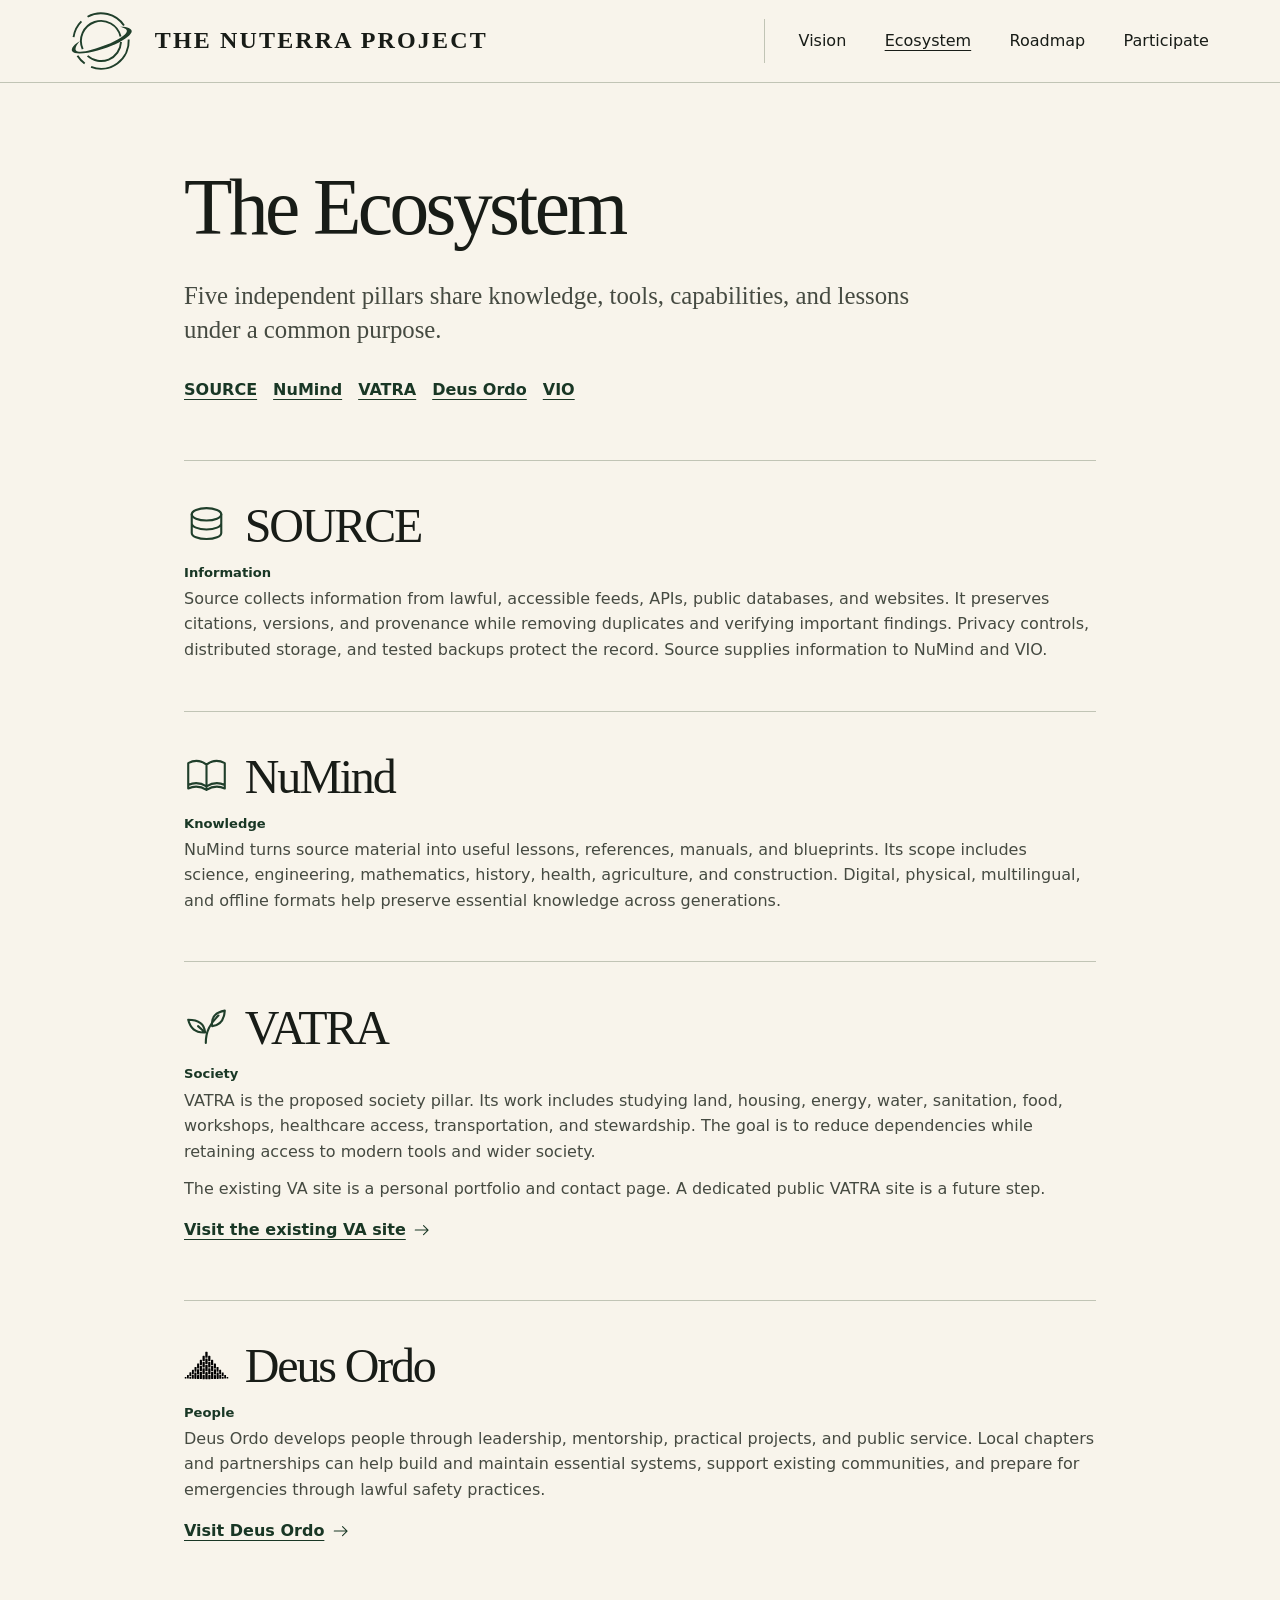
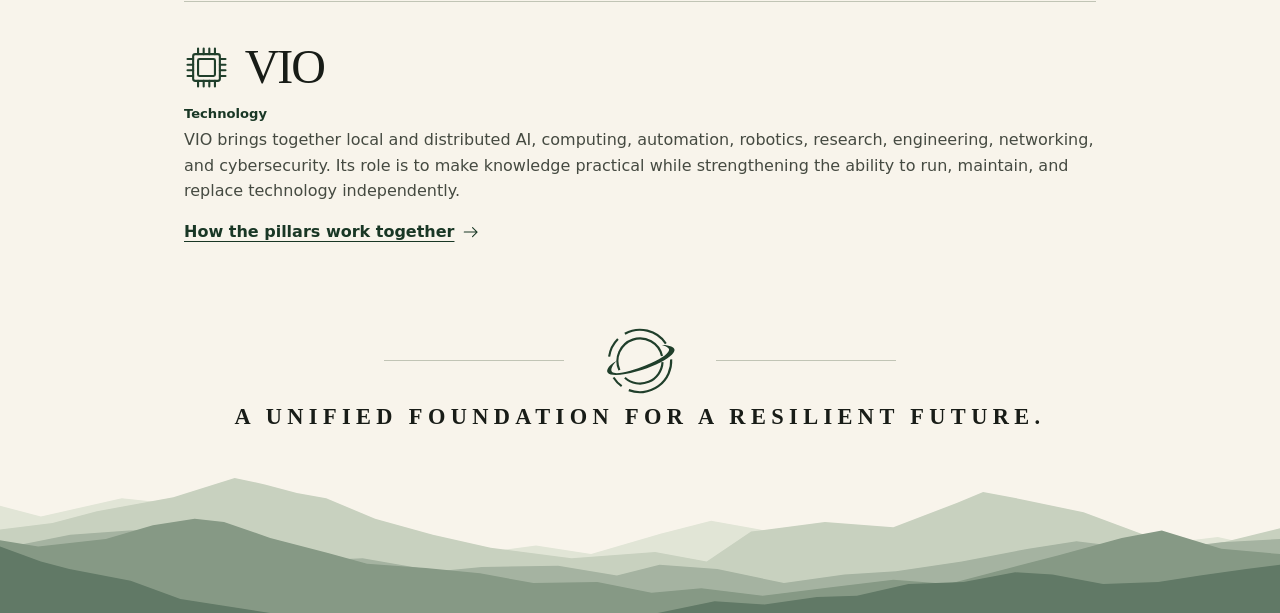
==== docs/ecosystem.html @ 915b78c4 "Build the NuTerra Project website" ====
<!doctype html>
<html lang="en">
<head>
  <meta charset="utf-8">
  <meta name="viewport" content="width=device-width, initial-scale=1">
  <title>The Ecosystem | The NuTerra Project</title>
  <meta name="description" content="Explore Source, NuMind, VATRA, Deus Ordo, and VIO and the work each pillar is designed to do.">
  <meta name="theme-color" content="#f8f4eb">
  <link rel="canonical" href="https://deusordo.github.io/NuTerra/ecosystem.html">
  <link rel="icon" href="./assets/favicon.svg" type="image/svg+xml">
  <link rel="icon" href="./assets/favicon-32.png" type="image/png" sizes="32x32">
  <meta property="og:type" content="website">
  <meta property="og:site_name" content="The NuTerra Project">
  <meta property="og:title" content="The Ecosystem | The NuTerra Project">
  <meta property="og:description" content="Explore Source, NuMind, VATRA, Deus Ordo, and VIO and the work each pillar is designed to do.">
  <meta property="og:url" content="https://deusordo.github.io/NuTerra/ecosystem.html">
  <meta property="og:image" content="https://deusordo.github.io/NuTerra/assets/social.png">
  <meta property="og:image:width" content="1200">
  <meta property="og:image:height" content="630">
  <meta property="og:image:alt" content="The NuTerra Project with the forest green orbital planet mark">
  <meta name="twitter:card" content="summary_large_image">
  <meta name="twitter:title" content="The Ecosystem | The NuTerra Project">
  <meta name="twitter:description" content="Explore Source, NuMind, VATRA, Deus Ordo, and VIO and the work each pillar is designed to do.">
  <meta name="twitter:image" content="https://deusordo.github.io/NuTerra/assets/social.png">
  <link rel="stylesheet" href="./styles.css">
</head>
<body>
  <a class="skip" href="#content">Skip to content</a>
  <header class="site-header">
    <div class="wrap header-inner">
      <a class="brand" href="./">
        <img src="./assets/nuterra-forest.svg" width="300" height="300" alt="">
        <span>The NuTerra Project</span>
      </a>
      <nav class="site-nav" aria-label="Main navigation">
        <a href="./project.html#vision">Vision</a>
        <a href="./ecosystem.html" aria-current="page">Ecosystem</a>
        <a href="./project.html#roadmap">Roadmap</a>
        <a href="./project.html#participate">Participate</a>
      </nav>
    </div>
  </header>
  <main class="detail" id="content" tabindex="-1">
    <h1>The Ecosystem</h1>
    <p class="lead">Five independent pillars share knowledge, tools, capabilities, and lessons under a common purpose.</p>
    <nav aria-label="Pillar navigation"><ul class="jump-links"><li><a href="#source">SOURCE</a></li><li><a href="#numind">NuMind</a></li><li><a href="#vatra">VATRA</a></li><li><a href="#deus-ordo">Deus Ordo</a></li><li><a href="#vio">VIO</a></li></ul></nav>
    <section id="source" aria-labelledby="source-heading">
      <div class="pillar-heading"><img src="./assets/source.svg" alt="" width="64" height="64"><h2 id="source-heading">SOURCE</h2></div>
      <span class="status">Information</span>
      <p>Source collects information from lawful, accessible feeds, APIs, public databases, and websites. It preserves citations, versions, and provenance while removing duplicates and verifying important findings. Privacy controls, distributed storage, and tested backups protect the record. Source supplies information to NuMind and VIO.</p>
    </section>
    <section id="numind" aria-labelledby="numind-heading">
      <div class="pillar-heading"><img src="./assets/numind.svg" alt="" width="64" height="64"><h2 id="numind-heading">NuMind</h2></div>
      <span class="status">Knowledge</span>
      <p>NuMind turns source material into useful lessons, references, manuals, and blueprints. Its scope includes science, engineering, mathematics, history, health, agriculture, and construction. Digital, physical, multilingual, and offline formats help preserve essential knowledge across generations.</p>
    </section>
    <section id="vatra" aria-labelledby="vatra-heading">
      <div class="pillar-heading"><img src="./assets/vatra.svg" alt="" width="64" height="64"><h2 id="vatra-heading">VATRA</h2></div>
      <span class="status">Society</span>
      <p>VATRA is the proposed society pillar. Its work includes studying land, housing, energy, water, sanitation, food, workshops, healthcare access, transportation, and stewardship. The goal is to reduce dependencies while retaining access to modern tools and wider society.</p>
      <p>The existing VA site is a personal portfolio and contact page. A dedicated public VATRA site is a future step.</p>
      <a class="text-link" href="https://deusordo.github.io/va/">Visit the existing VA site <svg viewBox="0 0 24 24" aria-hidden="true"><path d="M3 12h17m-6-6 6 6-6 6"/></svg></a>
    </section>
    <section id="deus-ordo" aria-labelledby="deus-ordo-heading">
      <div class="pillar-heading"><img src="./assets/deus-ordo-mark.svg" alt="" width="64" height="64"><h2 id="deus-ordo-heading">Deus Ordo</h2></div>
      <span class="status">People</span>
      <p>Deus Ordo develops people through leadership, mentorship, practical projects, and public service. Local chapters and partnerships can help build and maintain essential systems, support existing communities, and prepare for emergencies through lawful safety practices.</p>
      <a class="text-link" href="https://deusordo.github.io/men/">Visit Deus Ordo <svg viewBox="0 0 24 24" aria-hidden="true"><path d="M3 12h17m-6-6 6 6-6 6"/></svg></a>
    </section>
    <section id="vio" aria-labelledby="vio-heading">
      <div class="pillar-heading"><img src="./assets/vio.svg" alt="" width="64" height="64"><h2 id="vio-heading">VIO</h2></div>
      <span class="status">Technology</span>
      <p>VIO brings together local and distributed AI, computing, automation, robotics, research, engineering, networking, and cybersecurity. Its role is to make knowledge practical while strengthening the ability to run, maintain, and replace technology independently.</p>
    </section>
    <a class="text-link" href="./project.html#framework">How the pillars work together <svg viewBox="0 0 24 24" aria-hidden="true"><path d="M3 12h17m-6-6 6 6-6 6"/></svg></a>
  </main>
  <footer class="site-footer">
    <div class="footer-symbol"><img src="./assets/nuterra-forest.svg" width="300" height="300" alt=""></div>
    <p class="footer-motto">A unified foundation for a resilient future.</p>
    <img class="ridges" src="./assets/ridges.svg" width="1440" height="154" alt="">
  </footer>
</body>
</html>
---- docs/styles.css ----
:root {
  color-scheme: light;
  --paper: #f8f4eb;
  --ink: #181c17;
  --muted: #454a41;
  --forest: #264730;
  --forest-deep: #193725;
  --line: #c1c4b5;
  --border: #ccc6b8;
  --card: #f6f1e7;
  --wash: #edf0e4;
  --serif: Georgia, 'Times New Roman', serif;
  --sans: system-ui, -apple-system, BlinkMacSystemFont, sans-serif;
  --content: 76rem;
  --gap: clamp(1.05rem, 5.4vw, 5rem);
  background: var(--paper);
  color: var(--ink);
  font: 1rem/1.6 var(--sans);
}
*, *::before, *::after { box-sizing: border-box; }
body { margin: 0; min-width: 0; }
img { display: block; max-width: 100%; height: auto; }
a { color: var(--forest-deep); text-underline-offset: .23em; }
a:focus-visible { outline: 3px solid var(--forest-deep); outline-offset: 4px; }
p { margin: 0; }
h1, h2, h3 { font-family: var(--serif); font-weight: 500; line-height: 1.12; margin: 0; }
h1, h2 { letter-spacing: -.045em; }
[id] { scroll-margin-block-start: 1.25rem; }
.wrap { width: min(calc(100% - var(--gap) * 2), var(--content)); margin-inline: auto; }
.skip { position: absolute; z-index: 2; inset: .7rem auto auto .7rem; padding: .65rem 1rem; background: var(--paper); transform: translateY(-170%); }
.skip:focus { transform: translateY(0); }

.site-header { border-bottom: 1px solid var(--line); }
.header-inner { display: flex; align-items: center; justify-content: space-between; gap: 1.4rem; min-height: 5.1rem; }
.brand { display: inline-flex; align-items: center; gap: clamp(.55rem, 2.1vw, 1.35rem); line-height: 1.25; color: var(--ink); text-decoration: none; }
.brand img { width: clamp(2.65rem, 6.2vw, 4rem); flex: none; }
.brand span { font: 600 clamp(.85rem, 2.16vw, 1.5rem)/1.24 var(--serif); letter-spacing: .09em; text-transform: uppercase; }
.site-nav { display: flex; align-items: center; gap: clamp(.45rem, 2.7vw, 2.25rem); border-inline-start: 1px solid var(--line); padding-inline-start: clamp(.7rem, 2.5vw, 2.8rem); }
.site-nav a { white-space: nowrap; display: inline-flex; align-items: center; min-height: 2.75rem; padding-inline: .12rem; color: var(--ink); font-size: clamp(.86rem, 1.6vw, 1rem); font-weight: 500; text-decoration: none; }
.site-nav a:hover, .site-nav a[aria-current] { text-decoration: underline; }

.hero { display: grid; grid-template-columns: minmax(0, 1fr) minmax(0, 32%); align-items: center; gap: clamp(1.1rem, 3.5vw, 3.75rem); padding-block-start: clamp(3.2rem, 5.4vw, 5.5rem); }
.hero h1 { font-size: clamp(2.55rem, 6.45vw, 5.45rem); line-height: 1.02; margin: 0 0 .28em; }
.hero p { max-width: 36rem; font: clamp(1.13rem, 2.35vw, 1.56rem)/1.28 var(--serif); }
.hero-mark { width: min(100%, 25.5rem); margin-inline: auto; }
.button { display: inline-flex; align-items: center; justify-content: center; gap: .75rem; min-height: 3.15rem; margin-top: 1.55rem; padding: .65rem clamp(.95rem, 3.55vw, 2.35rem); border-radius: .42rem; background: var(--forest); color: white; font: clamp(1rem, 2.2vw, 1.35rem)/1.25 var(--serif); text-decoration: none; }
.button:hover { background: var(--forest-deep); }
.button svg, .text-link svg { width: 1.13em; height: 1.13em; flex: none; fill: none; stroke: currentColor; stroke-width: 1.45; stroke-linecap: round; stroke-linejoin: round; }

.ecosystem { width: min(calc(100% - clamp(2rem, 5.8vw, 6rem)), 80rem); margin: clamp(4.1rem, 8.3vw, 8rem) auto 0; }
.eyeline { display: flex; align-items: center; gap: clamp(.9rem, 3vw, 2.1rem); width: min(100%, 50rem); margin-inline: auto; color: var(--ink); font: 600 clamp(.82rem, 2vw, 1.32rem)/1.15 var(--serif); letter-spacing: .23em; text-transform: uppercase; text-align: center; }
.eyeline::before, .eyeline::after { content: ""; height: 1px; background: var(--line); flex: 1; }
.ecosystem h2 { margin: .35em 0 clamp(1.45rem, 4.55vw, 3.25rem); font-size: clamp(2.15rem, 5.7vw, 4.7rem); text-align: center; }
.pillars { list-style: none; display: grid; grid-template-columns: repeat(5, minmax(0, 1fr)); grid-auto-rows: 1fr; gap: clamp(.65rem, 1.22vw, 1rem); margin: 0; padding: 0; }
.pillars li { display: flex; min-width: 0; }
.pillar { width: 100%; min-height: clamp(13.75rem, 29.2vw, 19.2rem); padding: clamp(1.05rem, 2.6vw, 2.1rem) clamp(.55rem, 1.26vw, 1.2rem); display: flex; flex-direction: column; align-items: center; gap: .57rem; text-align: center; color: var(--ink); text-decoration: none; border: 1px solid var(--border); border-radius: .72rem; background: var(--card); }
.pillar:hover { border-color: var(--forest); background: var(--wash); }
.pillar :is(img, .ordo) { width: clamp(2.7rem, 6.9vw, 4.4rem); height: clamp(2.7rem, 6.9vw, 4.4rem); object-fit: contain; }
.pillar .ordo { width: clamp(4.35rem, 11.25vw, 7.6rem); background: var(--forest-deep); mask: url("./assets/deus-ordo-mark.svg") center / contain no-repeat; }
.pillar h3 { font-size: clamp(1rem, 2.17vw, 1.58rem); font-weight: 600; text-transform: uppercase; }
.pillar-type { margin-top: -.42rem; color: var(--forest-deep); font-size: .67rem; line-height: 1.25; font-weight: 650; letter-spacing: .1em; text-transform: uppercase; }
.pillar p { font: clamp(.92rem, 1.84vw, 1.24rem)/1.32 var(--serif); }

.site-footer { margin-top: clamp(2.75rem, 5.5vw, 5rem); text-align: center; }
.footer-symbol { display: flex; align-items: center; justify-content: center; gap: clamp(1rem, 4.3vw, 2.5rem); width: min(calc(100% - 2rem), 32rem); margin-inline: auto; }
.footer-symbol::before, .footer-symbol::after { content: ""; height: 1px; background: var(--line); flex: 1; }
.footer-symbol img { width: clamp(3.2rem, 6.6vw, 4.5rem); }
.footer-motto { margin: .25rem auto .4rem; padding-inline: 1rem; font: 600 clamp(.8rem, 2vw, 1.4rem)/1.45 var(--serif); letter-spacing: clamp(.12em, .42vw, .3em); text-transform: uppercase; }
.ridges { width: 100%; height: clamp(4.25rem, 14.5vw, 10.3rem); margin-top: clamp(.5rem, 1.2vw, 1.5rem); }

.detail { width: min(calc(100% - var(--gap) * 2), 57rem); margin: clamp(2.75rem, 6.7vw, 5rem) auto 0; }
.detail h1 { font-size: clamp(2.6rem, 6.2vw, 5.15rem); margin-bottom: .35em; }
.detail h2 { font-size: clamp(1.8rem, 3.8vw, 3rem); margin-bottom: .5rem; }
.detail p, .detail li { color: var(--muted); }
.detail p + p { margin-block-start: .7rem; }
.detail .lead { max-width: 46rem; font: clamp(1.2rem, 2.4vw, 1.55rem)/1.38 var(--serif); }
.detail section { border-top: 1px solid var(--line); margin-top: clamp(1.9rem, 4vw, 3rem); padding-top: clamp(1.6rem, 3vw, 2.45rem); }
.detail ul, .detail ol { padding-inline-start: 1.35em; margin-block: .65rem 0; }
.detail li + li { margin-block-start: .3rem; }
.detail .jump-links { padding: 0; list-style: none; display: flex; gap: .32rem 1rem; flex-wrap: wrap; margin: 1.25rem 0 0; }
.jump-links li + li { margin: 0; }
.jump-links a, .text-link { display: inline-flex; align-items: center; min-height: 2.75rem; gap: .45em; font-weight: 600; }
.text-link { margin-top: .4rem; }
.vision-message { font: clamp(1.65rem, 3.25vw, 2.65rem)/1.23 var(--serif); }
.detail .vision-message { color: var(--ink); }
.pillar-heading { display: flex; align-items: center; gap: 1rem; }
.pillar-heading img { width: 2.8rem; height: 2.8rem; object-fit: contain; }
.pillar-heading h2 { margin: 0; }
.pillar-heading + p { margin-top: .6rem; }
.status { display: inline-block; margin-block: .55rem .2rem; color: var(--forest-deep); font-size: .82rem; font-weight: 700; }
.phase + .phase { margin-top: 1.35rem; }

@media (max-width: 830px) {
  .header-inner { gap: .65rem; }
  .site-nav { gap: 1.2rem; padding-inline-start: .65rem; }
  .pillars { grid-template-columns: repeat(3, minmax(0, 1fr)); }
}
@media (max-width: 650px) {
  .header-inner { flex-wrap: wrap; justify-content: flex-start; padding-top: .65rem; }
  .brand span { font-size: 1rem; }
  .site-nav { border: 0; padding: 0; width: 100%; justify-content: space-between; gap: .35rem; }
  .hero { grid-template-columns: minmax(0, 1fr); gap: 1.9rem; padding-top: 2.35rem; }
  .hero-mark { width: min(57%, 14.2rem); margin-inline: auto; }
  .ecosystem { margin-top: 2.75rem; }
  .pillars { grid-template-columns: repeat(2, minmax(0, 1fr)); }
  .pillar { min-height: 11.5rem; }
}
@media (prefers-reduced-motion: no-preference) {
  .button, .pillar { transition: background-color .14s ease, border-color .14s ease; }
}
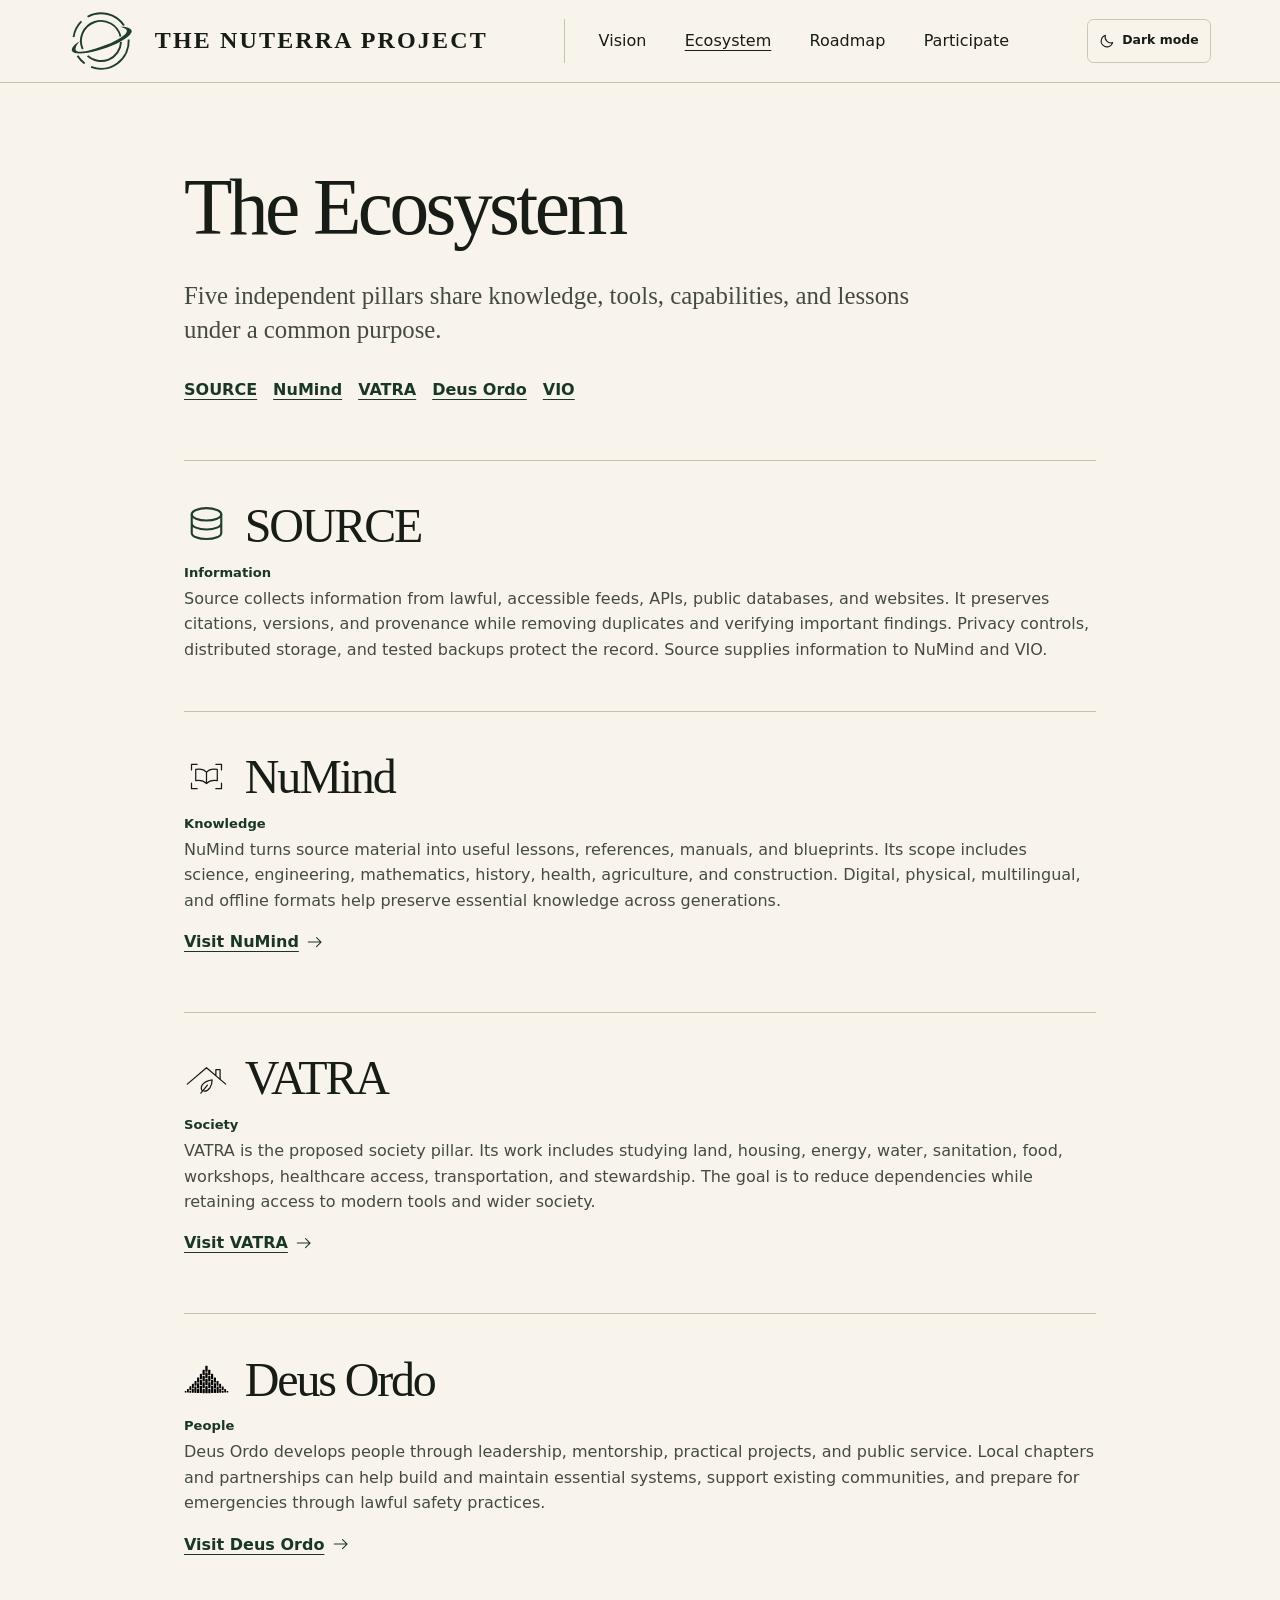
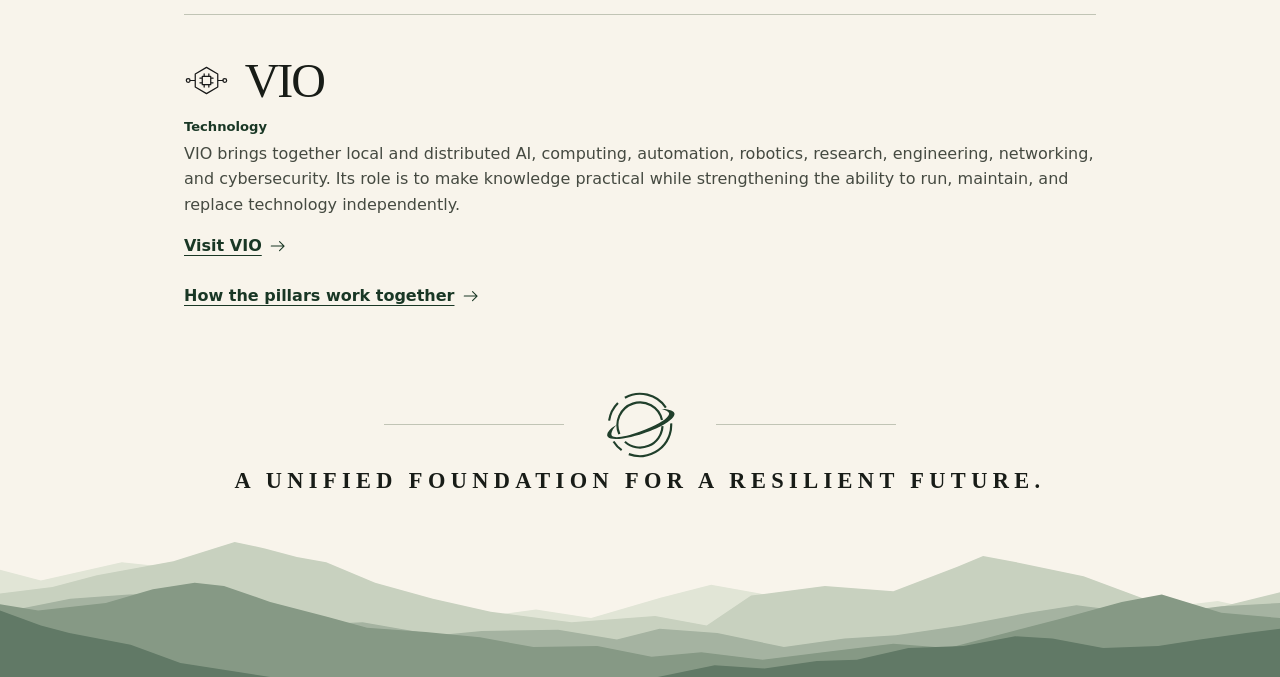
==== commit f27f2001: "Add NuTerra themes and connect the new pillar sites" ====
--- a/docs/ecosystem.html
+++ b/docs/ecosystem.html
@@ -22,7 +22,8 @@
   <meta name="twitter:title" content="The Ecosystem | The NuTerra Project">
   <meta name="twitter:description" content="Explore Source, NuMind, VATRA, Deus Ordo, and VIO and the work each pillar is designed to do.">
   <meta name="twitter:image" content="https://deusordo.github.io/NuTerra/assets/social.png">
-  <link rel="stylesheet" href="./styles.css">
+  <script src="./theme.js"></script>
+  <link rel="stylesheet" href="./styles.css?v=20261123theme">
 </head>
 <body>
   <a class="skip" href="#content">Skip to content</a>
@@ -38,6 +39,11 @@
         <a href="./project.html#roadmap">Roadmap</a>
         <a href="./project.html#participate">Participate</a>
       </nav>
+      <button class="theme-toggle" data-theme-toggle type="button" hidden>
+          <svg class="theme-sun" viewBox="0 0 24 24" aria-hidden="true"><circle cx="12" cy="12" r="4"/><path d="M12 2v2m0 16v2M2 12h2m16 0h2M4.93 4.93l1.41 1.41m11.32 11.32 1.41 1.41m0-14.14-1.41 1.41M6.34 17.66l-1.41 1.41"/></svg>
+          <svg class="theme-moon" viewBox="0 0 24 24" aria-hidden="true"><path d="M20.5 14.4A8.7 8.7 0 0 1 9.6 3.5 8.8 8.8 0 1 0 20.5 14.4Z"/></svg>
+          <span data-theme-label>Theme</span>
+        </button>
     </div>
   </header>
   <main class="detail" id="content" tabindex="-1">
@@ -53,13 +59,13 @@
       <div class="pillar-heading"><img src="./assets/numind.svg" alt="" width="64" height="64"><h2 id="numind-heading">NuMind</h2></div>
       <span class="status">Knowledge</span>
       <p>NuMind turns source material into useful lessons, references, manuals, and blueprints. Its scope includes science, engineering, mathematics, history, health, agriculture, and construction. Digital, physical, multilingual, and offline formats help preserve essential knowledge across generations.</p>
+      <a class="text-link" href="../Numind/">Visit NuMind <svg viewBox="0 0 24 24" aria-hidden="true"><path d="M3 12h17m-6-6 6 6-6 6"/></svg></a>
     </section>
     <section id="vatra" aria-labelledby="vatra-heading">
       <div class="pillar-heading"><img src="./assets/vatra.svg" alt="" width="64" height="64"><h2 id="vatra-heading">VATRA</h2></div>
       <span class="status">Society</span>
       <p>VATRA is the proposed society pillar. Its work includes studying land, housing, energy, water, sanitation, food, workshops, healthcare access, transportation, and stewardship. The goal is to reduce dependencies while retaining access to modern tools and wider society.</p>
-      <p>The existing VA site is a personal portfolio and contact page. A dedicated public VATRA site is a future step.</p>
-      <a class="text-link" href="https://deusordo.github.io/va/">Visit the existing VA site <svg viewBox="0 0 24 24" aria-hidden="true"><path d="M3 12h17m-6-6 6 6-6 6"/></svg></a>
+      <a class="text-link" href="../Vatra/">Visit VATRA <svg viewBox="0 0 24 24" aria-hidden="true"><path d="M3 12h17m-6-6 6 6-6 6"/></svg></a>
     </section>
     <section id="deus-ordo" aria-labelledby="deus-ordo-heading">
       <div class="pillar-heading"><img src="./assets/deus-ordo-mark.svg" alt="" width="64" height="64"><h2 id="deus-ordo-heading">Deus Ordo</h2></div>
@@ -71,6 +77,7 @@
       <div class="pillar-heading"><img src="./assets/vio.svg" alt="" width="64" height="64"><h2 id="vio-heading">VIO</h2></div>
       <span class="status">Technology</span>
       <p>VIO brings together local and distributed AI, computing, automation, robotics, research, engineering, networking, and cybersecurity. Its role is to make knowledge practical while strengthening the ability to run, maintain, and replace technology independently.</p>
+      <a class="text-link" href="../VIO/">Visit VIO <svg viewBox="0 0 24 24" aria-hidden="true"><path d="M3 12h17m-6-6 6 6-6 6"/></svg></a>
     </section>
     <a class="text-link" href="./project.html#framework">How the pillars work together <svg viewBox="0 0 24 24" aria-hidden="true"><path d="M3 12h17m-6-6 6 6-6 6"/></svg></a>
   </main>
--- a/docs/styles.css
+++ b/docs/styles.css
@@ -108,3 +108,56 @@
 @media (prefers-reduced-motion: no-preference) {
   .button, .pillar { transition: background-color .14s ease, border-color .14s ease; }
 }
+
+/* The light palette keeps NuTerra's ivory paper and forest accents. */
+:root { --button-label: #fff; --theme-outline: var(--border); --theme-hover: var(--wash); }
+:root[data-theme="dark"] {
+  color-scheme: dark;
+  --paper: #151713;
+  --ink: #f2f2e9;
+  --muted: #c0c4b6;
+  --forest: #b2c9ae;
+  --forest-deep: #d2e3cc;
+  --line: #60665b;
+  --border: #646b5e;
+  --card: #1c1f1a;
+  --wash: #282f26;
+  --button-label: #131813;
+}
+:root[data-theme="dark"] :is(.brand img, .hero-mark, .footer-symbol img, .pillar img, .pillar-heading img) { filter: brightness(0) invert(1); }
+:root[data-theme="dark"] .ridges { opacity: .4; }
+.button { color: var(--button-label); }
+@media (max-width: 650px) {
+  .header-inner {
+    display: grid;
+    grid-template-columns: minmax(0, 1fr) auto;
+    grid-template-areas: "brand theme" "nav nav";
+    gap: .25rem .65rem;
+  }
+  .brand { grid-area: brand; min-width: 0; }
+  .brand span { font-size: clamp(.74rem, 2.65vw, 1rem); }
+  .site-nav { grid-area: nav; }
+  .header-inner > .theme-toggle { grid-area: theme; }
+}
+
+.theme-toggle {
+  display: inline-flex;
+  align-items: center;
+  justify-content: center;
+  gap: .45rem;
+  flex: none;
+  min-height: 2.75rem;
+  padding: .35rem .7rem;
+  border: 1px solid var(--theme-outline);
+  border-radius: .4rem;
+  color: inherit;
+  background: transparent;
+  font: 600 .78rem/1.2 system-ui, sans-serif;
+  white-space: nowrap;
+  cursor: pointer;
+}
+.theme-toggle[hidden], .theme-sun, :root[data-theme="dark"] .theme-moon { display: none; }
+:root[data-theme="dark"] .theme-sun { display: block; }
+.theme-toggle svg { width: 1rem; height: 1rem; fill: none; stroke: currentColor; stroke-width: 1.55; stroke-linecap: round; stroke-linejoin: round; }
+.theme-toggle:hover { background: var(--theme-hover); }
+.theme-toggle:focus-visible { outline: 2px solid currentColor; outline-offset: 3px; }
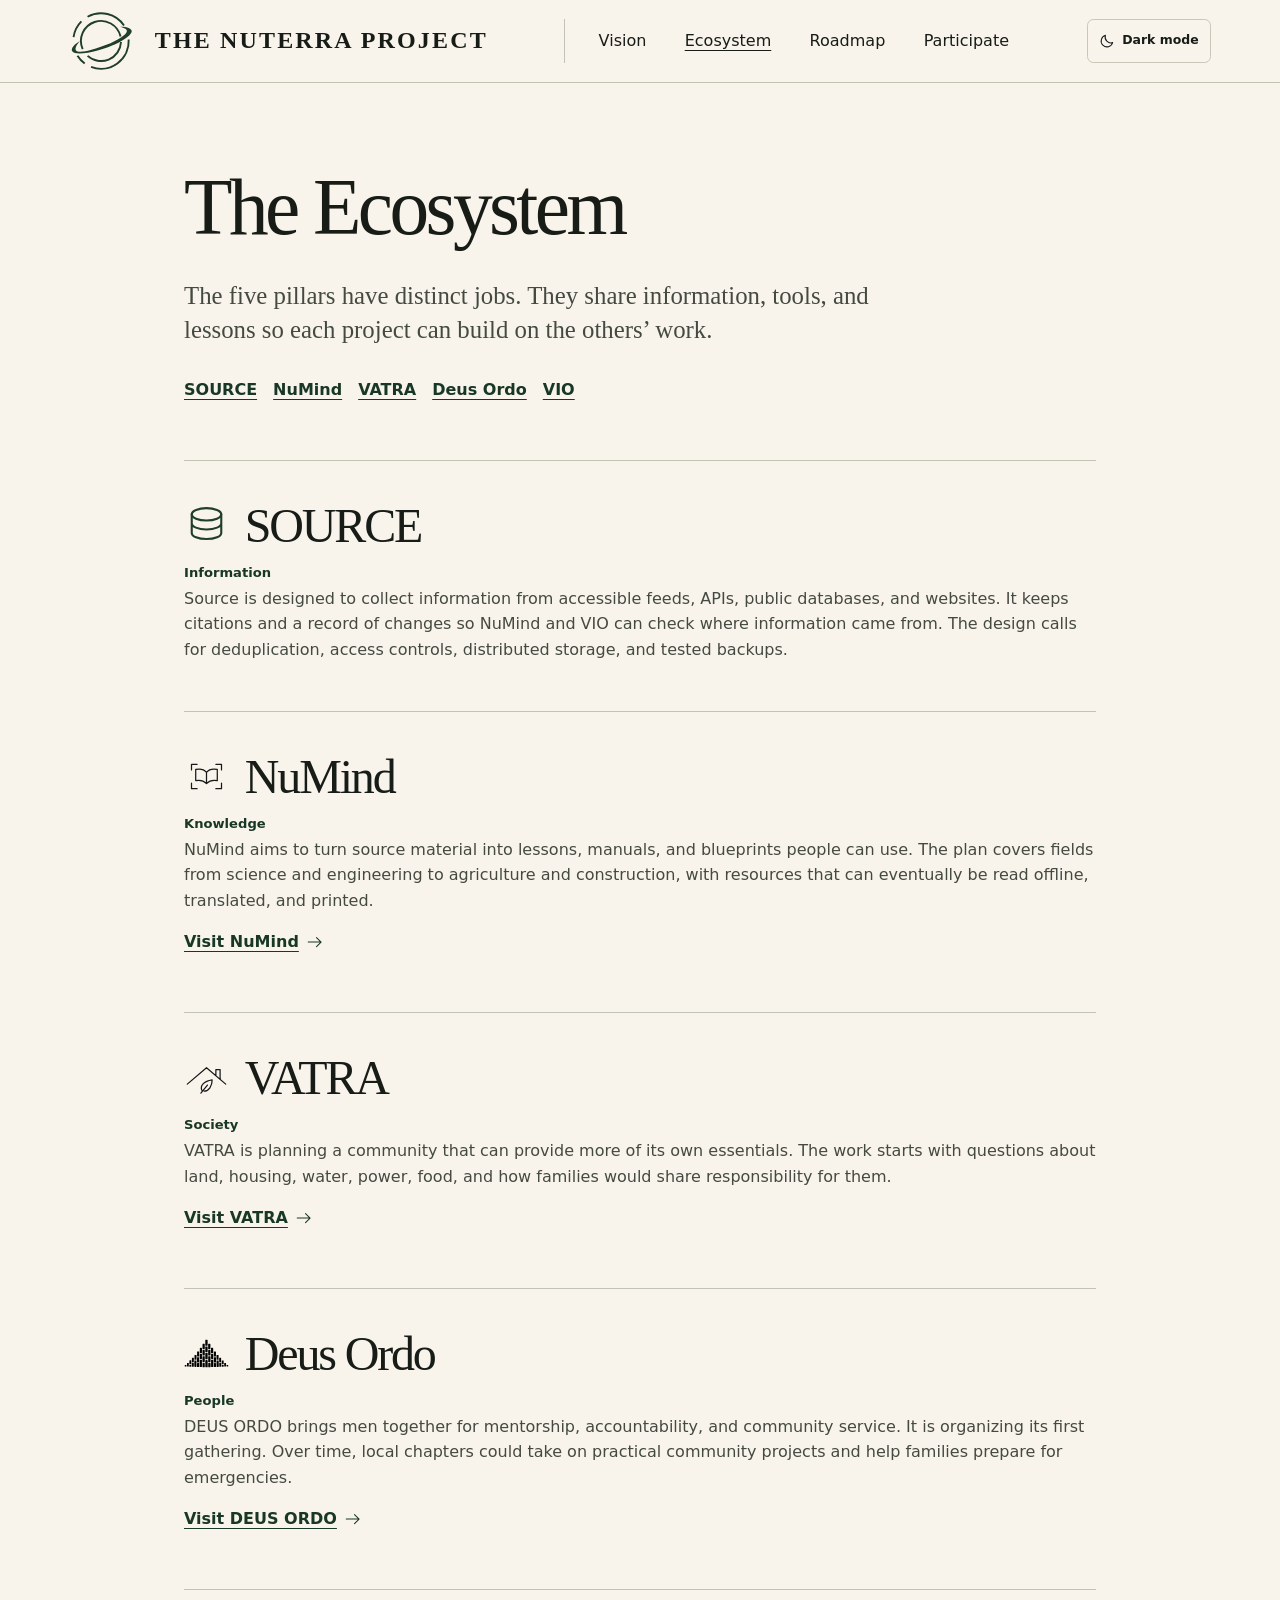
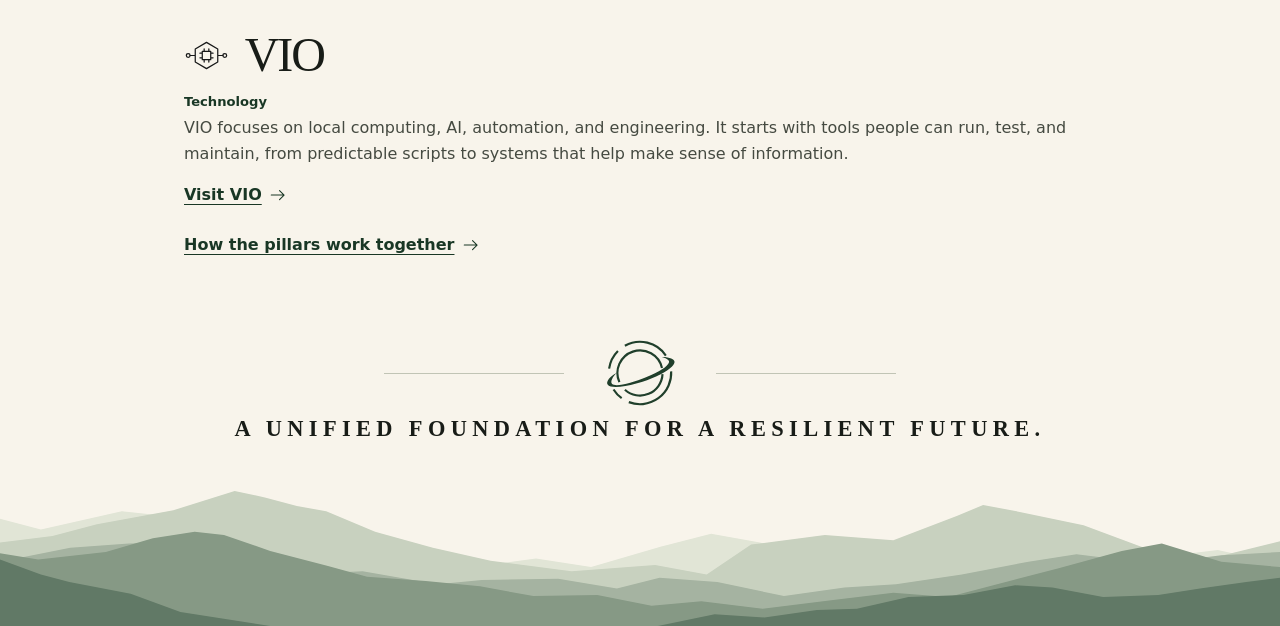
==== commit e243f78a: "Clarify the NuTerra story and link directly to the pillars" ====
--- a/docs/ecosystem.html
+++ b/docs/ecosystem.html
@@ -23,7 +23,7 @@
   <meta name="twitter:description" content="Explore Source, NuMind, VATRA, Deus Ordo, and VIO and the work each pillar is designed to do.">
   <meta name="twitter:image" content="https://deusordo.github.io/NuTerra/assets/social.png">
   <script src="./theme.js"></script>
-  <link rel="stylesheet" href="./styles.css?v=20261123theme">
+  <link rel="stylesheet" href="./styles.css?v=20261123editorial">
 </head>
 <body>
   <a class="skip" href="#content">Skip to content</a>
@@ -48,35 +48,35 @@
   </header>
   <main class="detail" id="content" tabindex="-1">
     <h1>The Ecosystem</h1>
-    <p class="lead">Five independent pillars share knowledge, tools, capabilities, and lessons under a common purpose.</p>
+    <p class="lead">The five pillars have distinct jobs. They share information, tools, and lessons so each project can build on the others’ work.</p>
     <nav aria-label="Pillar navigation"><ul class="jump-links"><li><a href="#source">SOURCE</a></li><li><a href="#numind">NuMind</a></li><li><a href="#vatra">VATRA</a></li><li><a href="#deus-ordo">Deus Ordo</a></li><li><a href="#vio">VIO</a></li></ul></nav>
     <section id="source" aria-labelledby="source-heading">
       <div class="pillar-heading"><img src="./assets/source.svg" alt="" width="64" height="64"><h2 id="source-heading">SOURCE</h2></div>
       <span class="status">Information</span>
-      <p>Source collects information from lawful, accessible feeds, APIs, public databases, and websites. It preserves citations, versions, and provenance while removing duplicates and verifying important findings. Privacy controls, distributed storage, and tested backups protect the record. Source supplies information to NuMind and VIO.</p>
+      <p>Source is designed to collect information from accessible feeds, APIs, public databases, and websites. It keeps citations and a record of changes so NuMind and VIO can check where information came from. The design calls for deduplication, access controls, distributed storage, and tested backups.</p>
     </section>
     <section id="numind" aria-labelledby="numind-heading">
       <div class="pillar-heading"><img src="./assets/numind.svg" alt="" width="64" height="64"><h2 id="numind-heading">NuMind</h2></div>
       <span class="status">Knowledge</span>
-      <p>NuMind turns source material into useful lessons, references, manuals, and blueprints. Its scope includes science, engineering, mathematics, history, health, agriculture, and construction. Digital, physical, multilingual, and offline formats help preserve essential knowledge across generations.</p>
+      <p>NuMind aims to turn source material into lessons, manuals, and blueprints people can use. The plan covers fields from science and engineering to agriculture and construction, with resources that can eventually be read offline, translated, and printed.</p>
       <a class="text-link" href="../Numind/">Visit NuMind <svg viewBox="0 0 24 24" aria-hidden="true"><path d="M3 12h17m-6-6 6 6-6 6"/></svg></a>
     </section>
     <section id="vatra" aria-labelledby="vatra-heading">
       <div class="pillar-heading"><img src="./assets/vatra.svg" alt="" width="64" height="64"><h2 id="vatra-heading">VATRA</h2></div>
       <span class="status">Society</span>
-      <p>VATRA is the proposed society pillar. Its work includes studying land, housing, energy, water, sanitation, food, workshops, healthcare access, transportation, and stewardship. The goal is to reduce dependencies while retaining access to modern tools and wider society.</p>
+      <p>VATRA is planning a community that can provide more of its own essentials. The work starts with questions about land, housing, water, power, food, and how families would share responsibility for them.</p>
       <a class="text-link" href="../Vatra/">Visit VATRA <svg viewBox="0 0 24 24" aria-hidden="true"><path d="M3 12h17m-6-6 6 6-6 6"/></svg></a>
     </section>
     <section id="deus-ordo" aria-labelledby="deus-ordo-heading">
       <div class="pillar-heading"><img src="./assets/deus-ordo-mark.svg" alt="" width="64" height="64"><h2 id="deus-ordo-heading">Deus Ordo</h2></div>
       <span class="status">People</span>
-      <p>Deus Ordo develops people through leadership, mentorship, practical projects, and public service. Local chapters and partnerships can help build and maintain essential systems, support existing communities, and prepare for emergencies through lawful safety practices.</p>
-      <a class="text-link" href="https://deusordo.github.io/men/">Visit Deus Ordo <svg viewBox="0 0 24 24" aria-hidden="true"><path d="M3 12h17m-6-6 6 6-6 6"/></svg></a>
+      <p>DEUS ORDO brings men together for mentorship, accountability, and community service. It is organizing its first gathering. Over time, local chapters could take on practical community projects and help families prepare for emergencies.</p>
+      <a class="text-link" href="../men/">Visit DEUS ORDO <svg viewBox="0 0 24 24" aria-hidden="true"><path d="M3 12h17m-6-6 6 6-6 6"/></svg></a>
     </section>
     <section id="vio" aria-labelledby="vio-heading">
       <div class="pillar-heading"><img src="./assets/vio.svg" alt="" width="64" height="64"><h2 id="vio-heading">VIO</h2></div>
       <span class="status">Technology</span>
-      <p>VIO brings together local and distributed AI, computing, automation, robotics, research, engineering, networking, and cybersecurity. Its role is to make knowledge practical while strengthening the ability to run, maintain, and replace technology independently.</p>
+      <p>VIO focuses on local computing, AI, automation, and engineering. It starts with tools people can run, test, and maintain, from predictable scripts to systems that help make sense of information.</p>
       <a class="text-link" href="../VIO/">Visit VIO <svg viewBox="0 0 24 24" aria-hidden="true"><path d="M3 12h17m-6-6 6 6-6 6"/></svg></a>
     </section>
     <a class="text-link" href="./project.html#framework">How the pillars work together <svg viewBox="0 0 24 24" aria-hidden="true"><path d="M3 12h17m-6-6 6 6-6 6"/></svg></a>
--- a/docs/styles.css
+++ b/docs/styles.css
@@ -60,6 +60,7 @@
 .pillar h3 { font-size: clamp(1rem, 2.17vw, 1.58rem); font-weight: 600; text-transform: uppercase; }
 .pillar-type { margin-top: -.42rem; color: var(--forest-deep); font-size: .67rem; line-height: 1.25; font-weight: 650; letter-spacing: .1em; text-transform: uppercase; }
 .pillar p { font: clamp(.92rem, 1.84vw, 1.24rem)/1.32 var(--serif); }
+.ecosystem-overview { display: flex; width: fit-content; margin: .8rem auto 0; text-align: center; }
 
 .site-footer { margin-top: clamp(2.75rem, 5.5vw, 5rem); text-align: center; }
 .footer-symbol { display: flex; align-items: center; justify-content: center; gap: clamp(1rem, 4.3vw, 2.5rem); width: min(calc(100% - 2rem), 32rem); margin-inline: auto; }
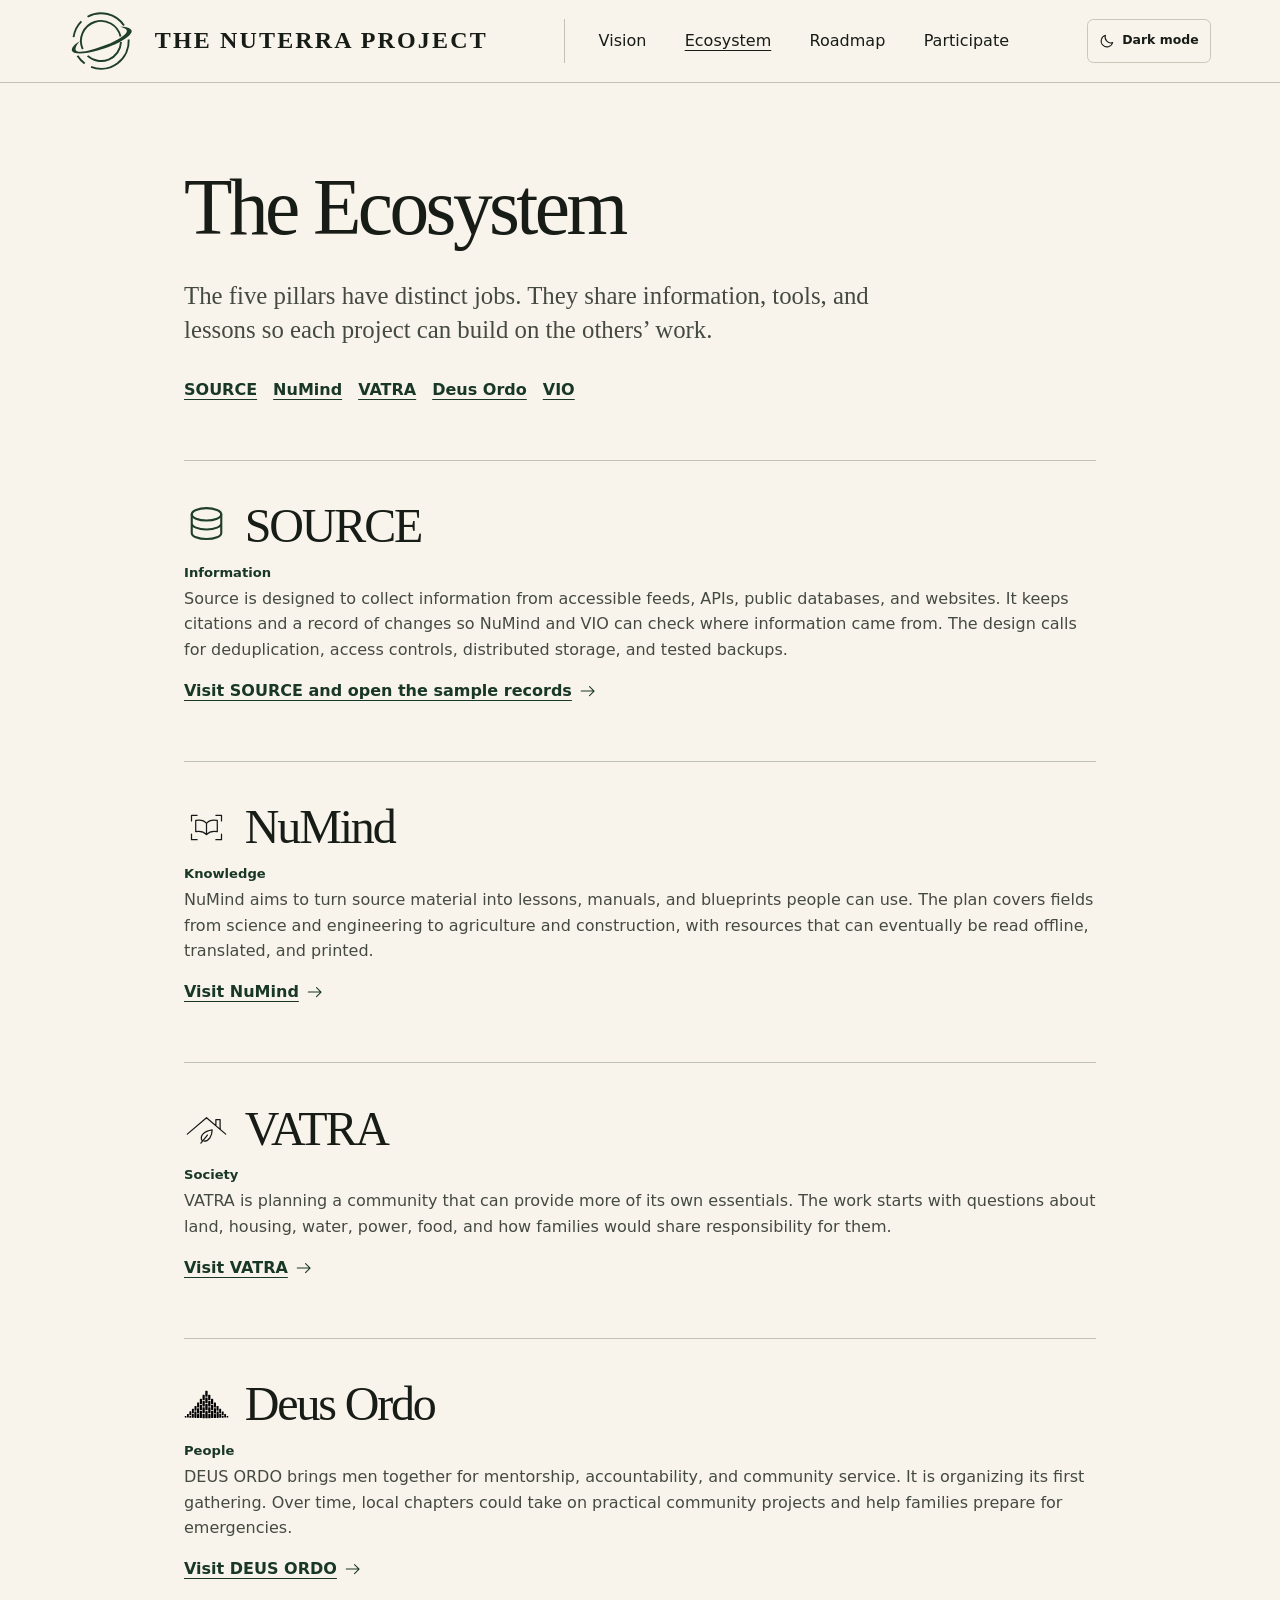
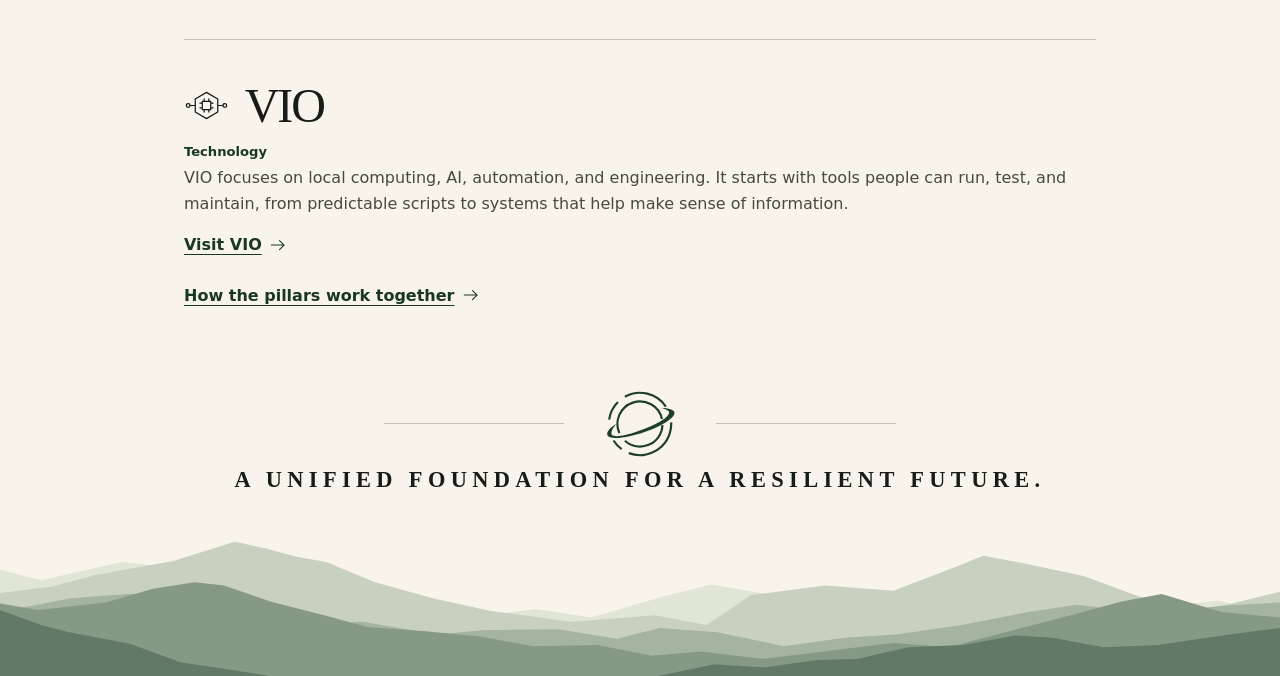
==== commit acf31da1: "Publish the offline handoff project and SOURCE evidence examples" ====
--- a/docs/ecosystem.html
+++ b/docs/ecosystem.html
@@ -23,7 +23,7 @@
   <meta name="twitter:description" content="Explore Source, NuMind, VATRA, Deus Ordo, and VIO and the work each pillar is designed to do.">
   <meta name="twitter:image" content="https://deusordo.github.io/NuTerra/assets/social.png">
   <script src="./theme.js"></script>
-  <link rel="stylesheet" href="./styles.css?v=20261123editorial">
+  <link rel="stylesheet" href="./styles.css?v=20261123projects">
 </head>
 <body>
   <a class="skip" href="#content">Skip to content</a>
@@ -54,6 +54,7 @@
       <div class="pillar-heading"><img src="./assets/source.svg" alt="" width="64" height="64"><h2 id="source-heading">SOURCE</h2></div>
       <span class="status">Information</span>
       <p>Source is designed to collect information from accessible feeds, APIs, public databases, and websites. It keeps citations and a record of changes so NuMind and VIO can check where information came from. The design calls for deduplication, access controls, distributed storage, and tested backups.</p>
+      <a class="text-link" href="./source.html">Visit SOURCE and open the sample records <svg viewBox="0 0 24 24" aria-hidden="true"><path d="M3 12h17m-6-6 6 6-6 6"/></svg></a>
     </section>
     <section id="numind" aria-labelledby="numind-heading">
       <div class="pillar-heading"><img src="./assets/numind.svg" alt="" width="64" height="64"><h2 id="numind-heading">NuMind</h2></div>
--- a/docs/styles.css
+++ b/docs/styles.css
@@ -90,6 +90,18 @@
 .pillar-heading + p { margin-top: .6rem; }
 .status { display: inline-block; margin-block: .55rem .2rem; color: var(--forest-deep); font-size: .82rem; font-weight: 700; }
 .phase + .phase { margin-top: 1.35rem; }
+.home-project { width: min(calc(100% - var(--gap) * 2), 57rem); margin-block-start: clamp(2.4rem, 6vw, 4.5rem); padding-block-start: 1.45rem; border-block-start: 1px solid var(--line); }
+.home-project h2 { font-size: clamp(1.85rem, 4vw, 3rem); margin-block-end: .4rem; }
+.home-project p { max-width: 42rem; color: var(--muted); }
+.question-list { margin: .6rem 0 0; }
+.question-list dt { font-weight: 700; margin-block-start: 1rem; }
+.question-list dd { margin: .2rem 0 .85rem; color: var(--muted); }
+.question-list dd + dt { border-block-start: 1px solid var(--line); padding-block-start: .75rem; }
+.detail .project-note { margin-block-start: 1rem; padding-inline-start: .8rem; border-inline-start: 2px solid var(--forest); }
+.detail .record-example { border: 1px solid var(--border); border-radius: .55rem; background: var(--card); padding: .8rem 1rem; margin-block: 1rem; }
+.record-example dl { margin: .65rem 0 0; }
+.record-example dt { margin-block-start: .48rem; font-weight: 650; }
+.record-example dd { margin-inline-start: 0; color: var(--muted); overflow-wrap: anywhere; }
 
 @media (max-width: 830px) {
   .header-inner { gap: .65rem; }
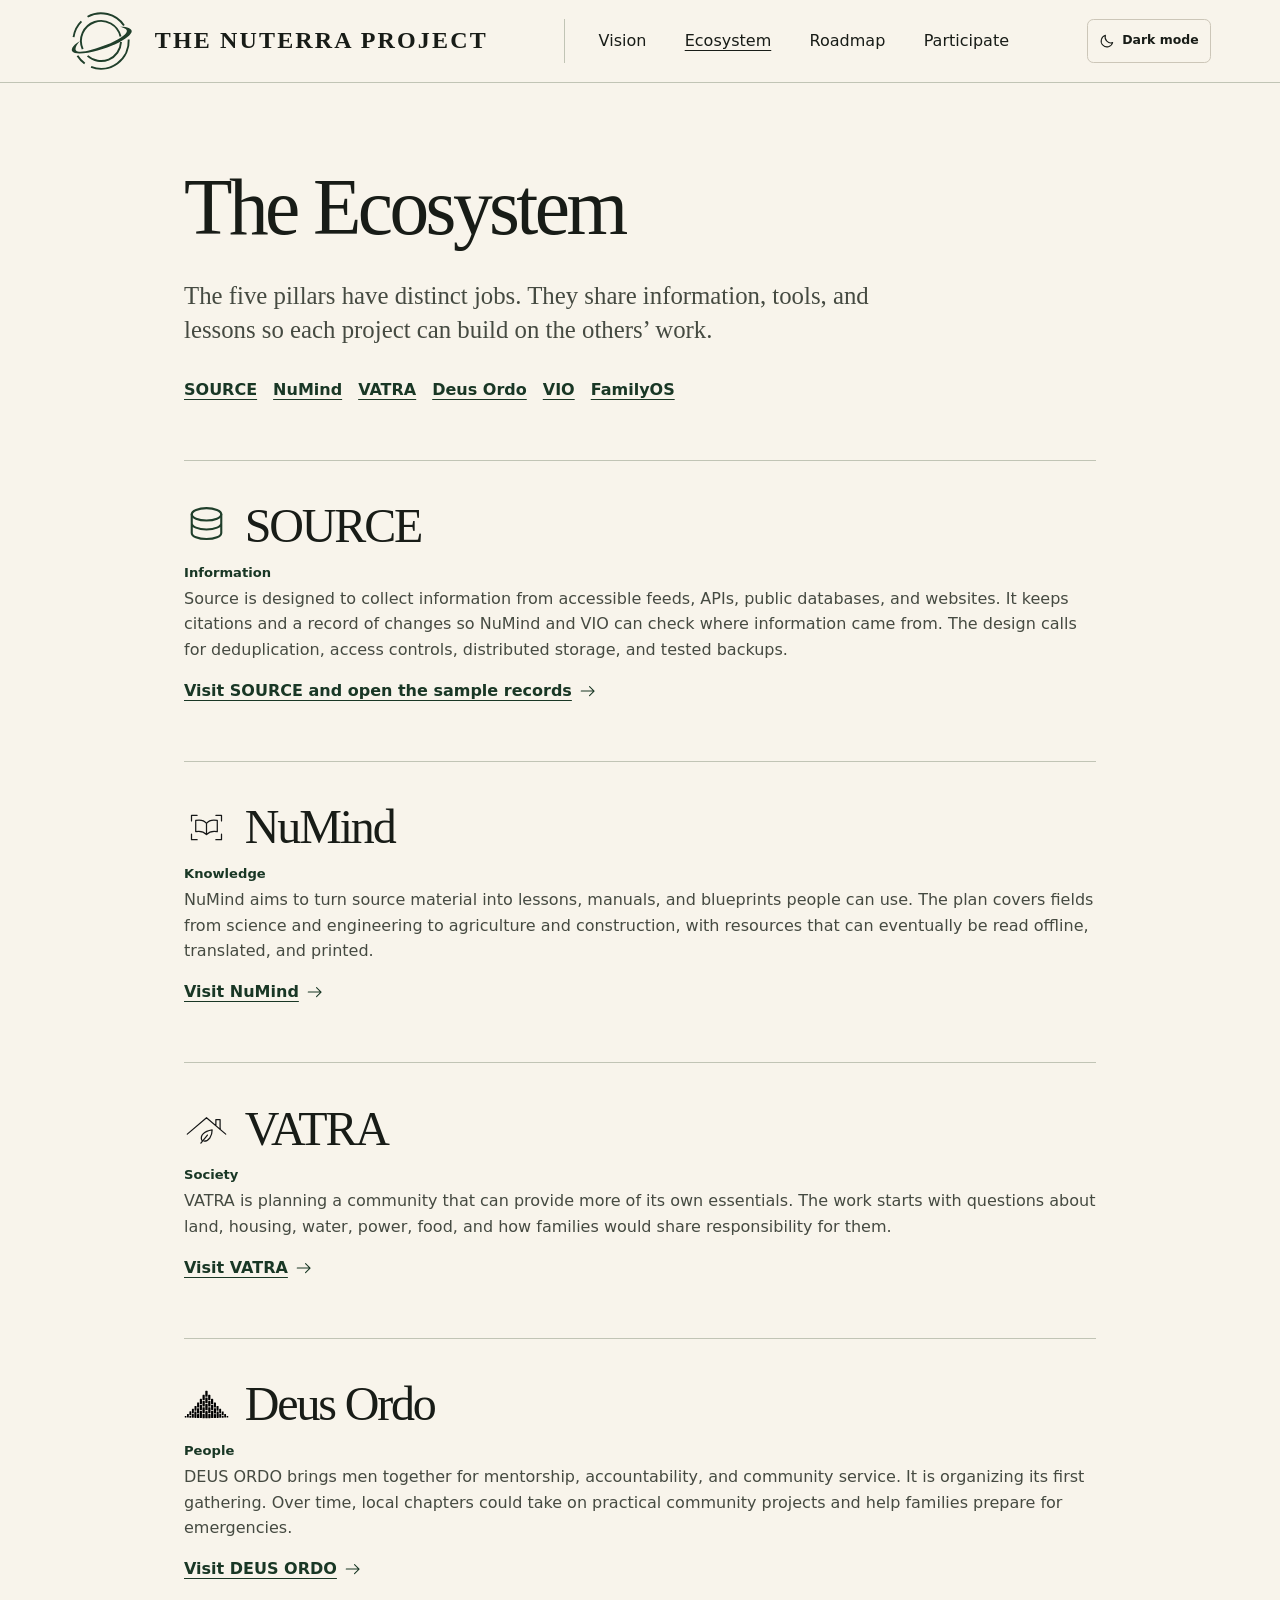
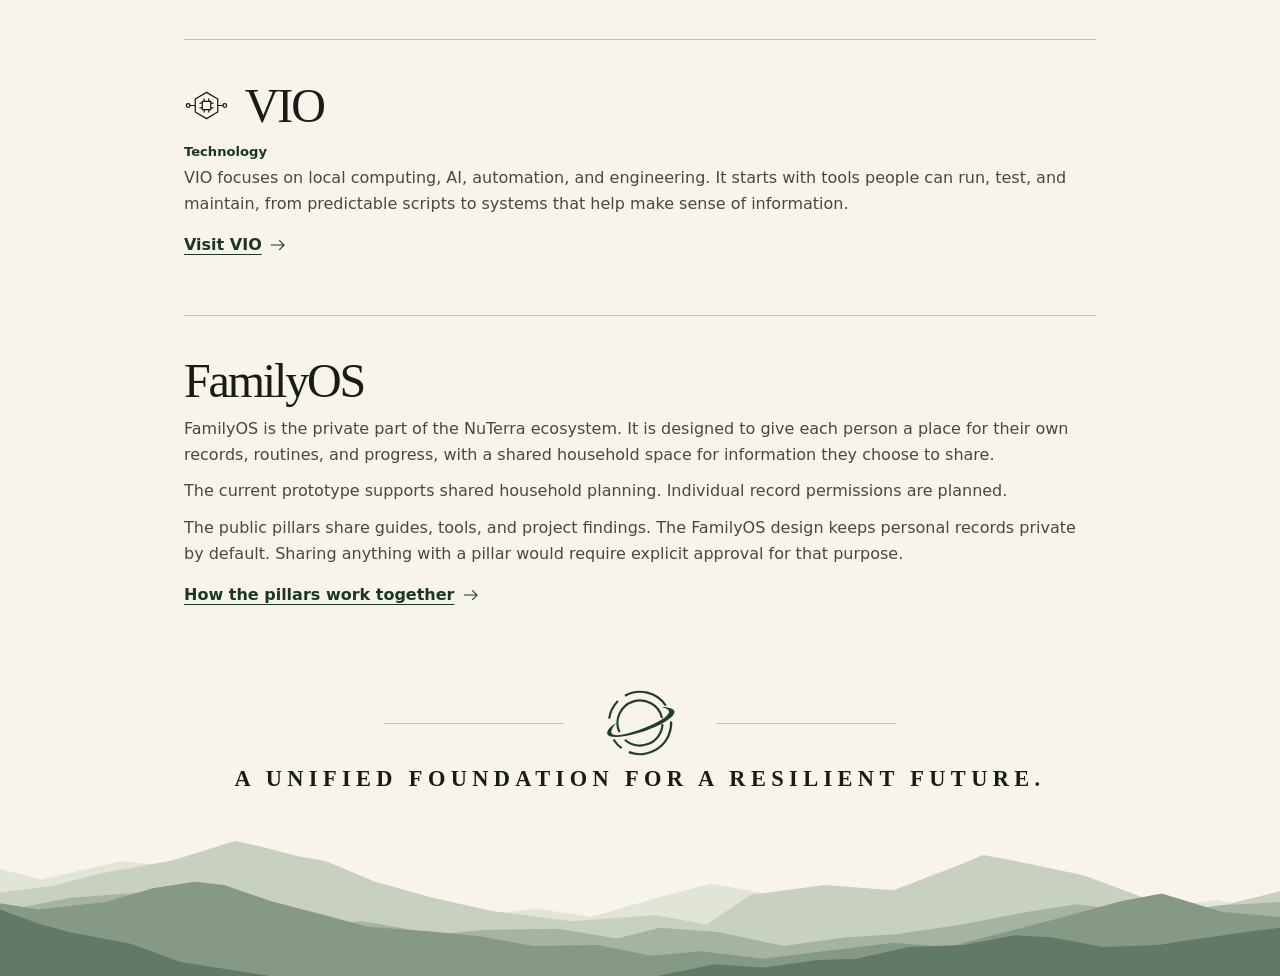
==== commit 6225de5d: "Explain FamilyOS and the NuTerra privacy boundary" ====
--- a/docs/ecosystem.html
+++ b/docs/ecosystem.html
@@ -49,7 +49,7 @@
   <main class="detail" id="content" tabindex="-1">
     <h1>The Ecosystem</h1>
     <p class="lead">The five pillars have distinct jobs. They share information, tools, and lessons so each project can build on the others’ work.</p>
-    <nav aria-label="Pillar navigation"><ul class="jump-links"><li><a href="#source">SOURCE</a></li><li><a href="#numind">NuMind</a></li><li><a href="#vatra">VATRA</a></li><li><a href="#deus-ordo">Deus Ordo</a></li><li><a href="#vio">VIO</a></li></ul></nav>
+    <nav aria-label="Ecosystem sections"><ul class="jump-links"><li><a href="#source">SOURCE</a></li><li><a href="#numind">NuMind</a></li><li><a href="#vatra">VATRA</a></li><li><a href="#deus-ordo">Deus Ordo</a></li><li><a href="#vio">VIO</a></li><li><a href="#familyos">FamilyOS</a></li></ul></nav>
     <section id="source" aria-labelledby="source-heading">
       <div class="pillar-heading"><img src="./assets/source.svg" alt="" width="64" height="64"><h2 id="source-heading">SOURCE</h2></div>
       <span class="status">Information</span>
@@ -80,6 +80,12 @@
       <p>VIO focuses on local computing, AI, automation, and engineering. It starts with tools people can run, test, and maintain, from predictable scripts to systems that help make sense of information.</p>
       <a class="text-link" href="../VIO/">Visit VIO <svg viewBox="0 0 24 24" aria-hidden="true"><path d="M3 12h17m-6-6 6 6-6 6"/></svg></a>
     </section>
+    <section id="familyos" aria-labelledby="familyos-heading">
+      <h2 id="familyos-heading">FamilyOS</h2>
+      <p>FamilyOS is the private part of the NuTerra ecosystem. It is designed to give each person a place for their own records, routines, and progress, with a shared household space for information they choose to share.</p>
+      <p>The current prototype supports shared household planning. Individual record permissions are planned.</p>
+      <p>The public pillars share guides, tools, and project findings. The FamilyOS design keeps personal records private by default. Sharing anything with a pillar would require explicit approval for that purpose.</p>
+    </section>
     <a class="text-link" href="./project.html#framework">How the pillars work together <svg viewBox="0 0 24 24" aria-hidden="true"><path d="M3 12h17m-6-6 6 6-6 6"/></svg></a>
   </main>
   <footer class="site-footer">
--- a/docs/styles.css
+++ b/docs/styles.css
@@ -93,6 +93,10 @@
 .home-project { width: min(calc(100% - var(--gap) * 2), 57rem); margin-block-start: clamp(2.4rem, 6vw, 4.5rem); padding-block-start: 1.45rem; border-block-start: 1px solid var(--line); }
 .home-project h2 { font-size: clamp(1.85rem, 4vw, 3rem); margin-block-end: .4rem; }
 .home-project p { max-width: 42rem; color: var(--muted); }
+.familyos-intro { width: min(calc(100% - var(--gap) * 2), 57rem); display: grid; grid-template-columns: auto minmax(0, 1fr); align-items: start; gap: clamp(.8rem, 2.6vw, 1.45rem); margin-block-start: clamp(1.65rem, 4vw, 2.85rem); padding: clamp(1rem, 3.5vw, 1.85rem); border: 1px solid var(--border); border-radius: .72rem; background: var(--wash); }
+.familyos-intro h2 { font-size: clamp(1.85rem, 4vw, 2.7rem); margin-block-end: .4rem; }
+.familyos-intro p { max-width: 40rem; color: var(--muted); }
+.familyos-icon { width: clamp(1.9rem, 5vw, 2.9rem); color: var(--forest-deep); fill: none; stroke: currentColor; stroke-width: 1.55; stroke-linecap: round; stroke-linejoin: round; }
 .question-list { margin: .6rem 0 0; }
 .question-list dt { font-weight: 700; margin-block-start: 1rem; }
 .question-list dd { margin: .2rem 0 .85rem; color: var(--muted); }
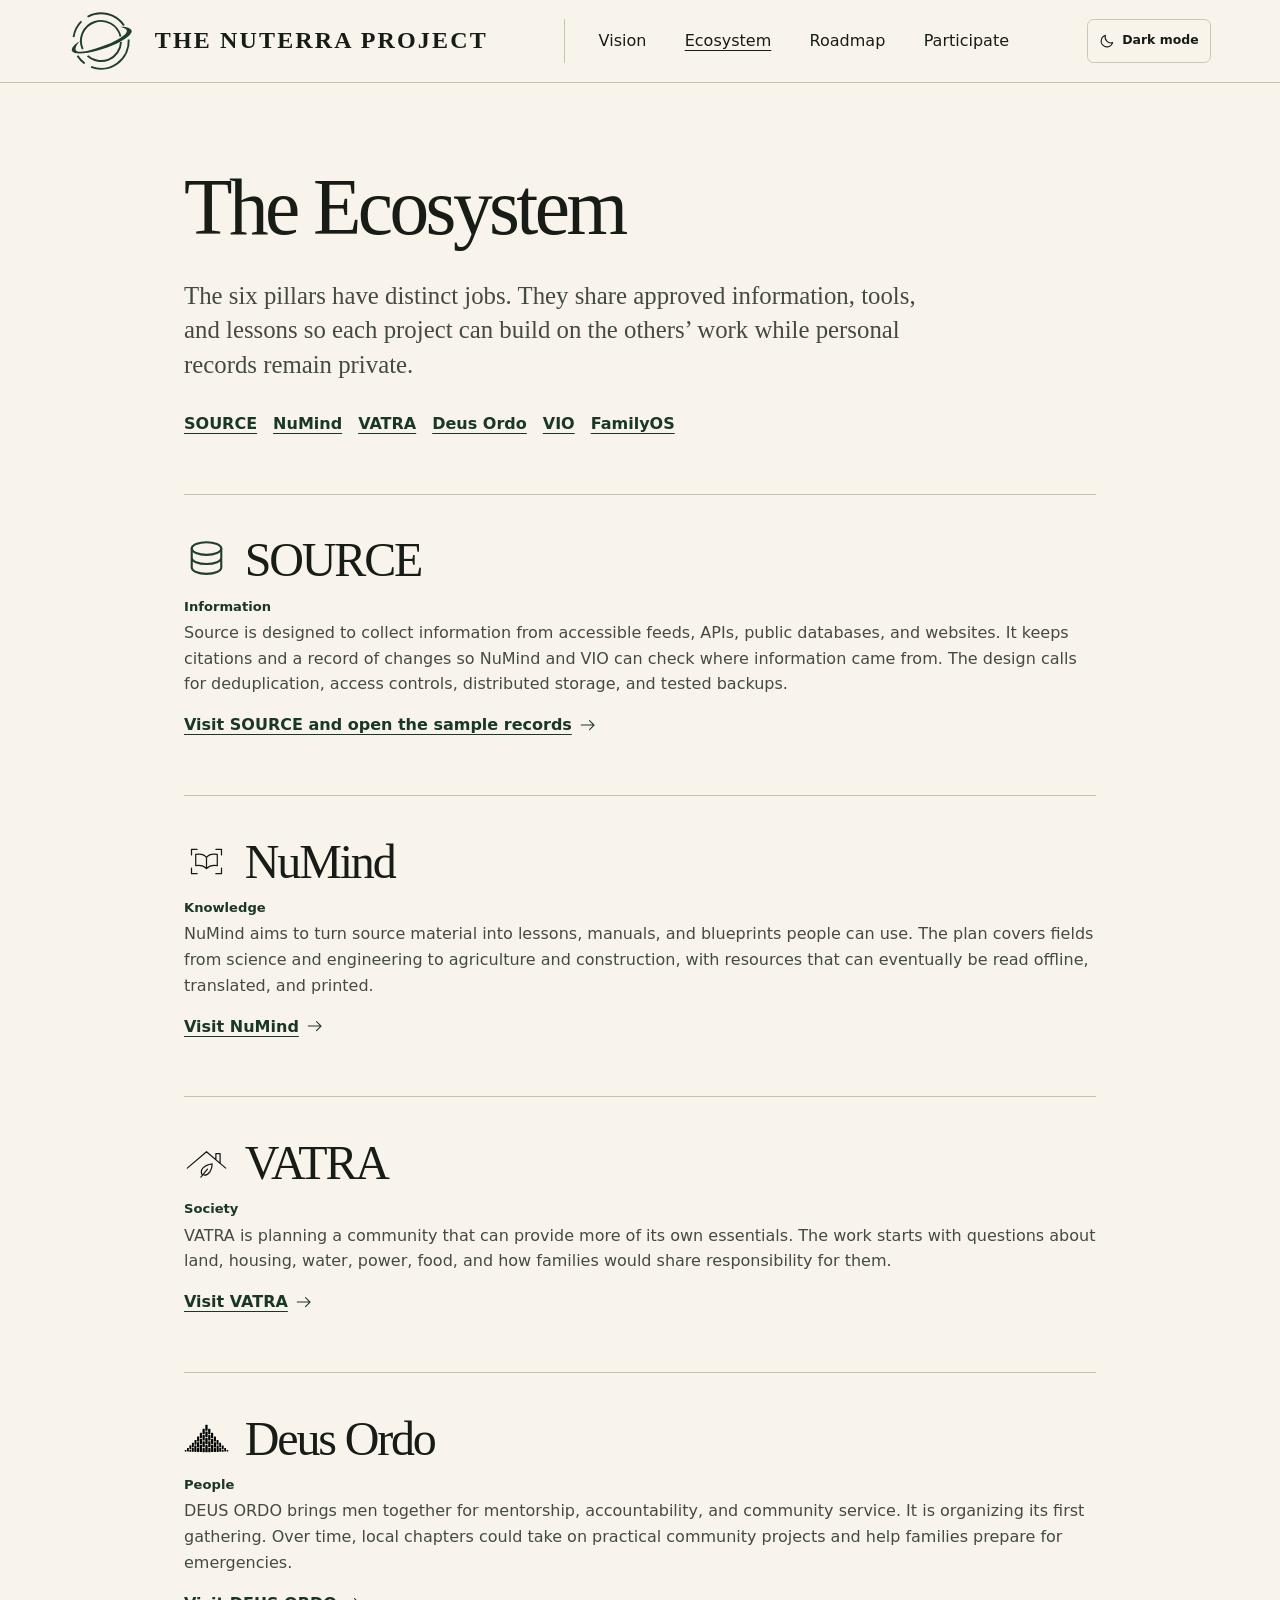
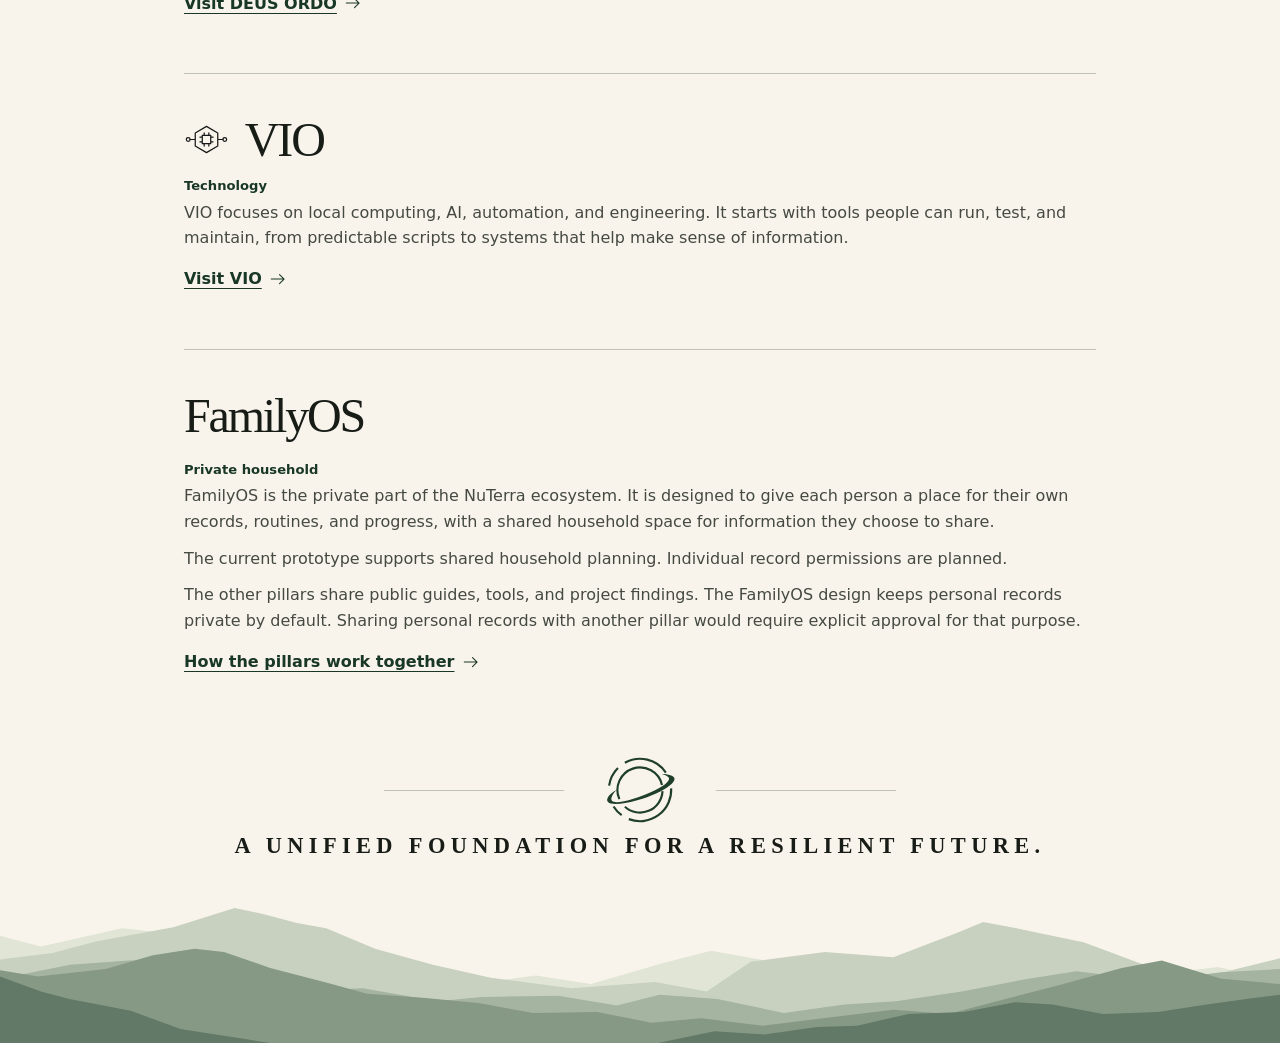
==== commit 06fa568c: "Move FamilyOS into the NuTerra pillar grid" ====
--- a/docs/ecosystem.html
+++ b/docs/ecosystem.html
@@ -4,7 +4,7 @@
   <meta charset="utf-8">
   <meta name="viewport" content="width=device-width, initial-scale=1">
   <title>The Ecosystem | The NuTerra Project</title>
-  <meta name="description" content="Explore Source, NuMind, VATRA, Deus Ordo, and VIO and the work each pillar is designed to do.">
+  <meta name="description" content="Explore SOURCE, NuMind, VATRA, DEUS ORDO, VIO, and FamilyOS and the work each pillar is designed to do.">
   <meta name="theme-color" content="#f8f4eb">
   <link rel="canonical" href="https://deusordo.github.io/NuTerra/ecosystem.html">
   <link rel="icon" href="./assets/favicon.svg" type="image/svg+xml">
@@ -12,7 +12,7 @@
   <meta property="og:type" content="website">
   <meta property="og:site_name" content="The NuTerra Project">
   <meta property="og:title" content="The Ecosystem | The NuTerra Project">
-  <meta property="og:description" content="Explore Source, NuMind, VATRA, Deus Ordo, and VIO and the work each pillar is designed to do.">
+  <meta property="og:description" content="Explore SOURCE, NuMind, VATRA, DEUS ORDO, VIO, and FamilyOS and the work each pillar is designed to do.">
   <meta property="og:url" content="https://deusordo.github.io/NuTerra/ecosystem.html">
   <meta property="og:image" content="https://deusordo.github.io/NuTerra/assets/social.png">
   <meta property="og:image:width" content="1200">
@@ -20,7 +20,7 @@
   <meta property="og:image:alt" content="The NuTerra Project with the forest green orbital planet mark">
   <meta name="twitter:card" content="summary_large_image">
   <meta name="twitter:title" content="The Ecosystem | The NuTerra Project">
-  <meta name="twitter:description" content="Explore Source, NuMind, VATRA, Deus Ordo, and VIO and the work each pillar is designed to do.">
+  <meta name="twitter:description" content="Explore SOURCE, NuMind, VATRA, DEUS ORDO, VIO, and FamilyOS and the work each pillar is designed to do.">
   <meta name="twitter:image" content="https://deusordo.github.io/NuTerra/assets/social.png">
   <script src="./theme.js"></script>
   <link rel="stylesheet" href="./styles.css?v=20261123projects">
@@ -48,7 +48,7 @@
   </header>
   <main class="detail" id="content" tabindex="-1">
     <h1>The Ecosystem</h1>
-    <p class="lead">The five pillars have distinct jobs. They share information, tools, and lessons so each project can build on the others’ work.</p>
+    <p class="lead">The six pillars have distinct jobs. They share approved information, tools, and lessons so each project can build on the others’ work while personal records remain private.</p>
     <nav aria-label="Ecosystem sections"><ul class="jump-links"><li><a href="#source">SOURCE</a></li><li><a href="#numind">NuMind</a></li><li><a href="#vatra">VATRA</a></li><li><a href="#deus-ordo">Deus Ordo</a></li><li><a href="#vio">VIO</a></li><li><a href="#familyos">FamilyOS</a></li></ul></nav>
     <section id="source" aria-labelledby="source-heading">
       <div class="pillar-heading"><img src="./assets/source.svg" alt="" width="64" height="64"><h2 id="source-heading">SOURCE</h2></div>
@@ -82,9 +82,10 @@
     </section>
     <section id="familyos" aria-labelledby="familyos-heading">
       <h2 id="familyos-heading">FamilyOS</h2>
+      <span class="status">Private household</span>
       <p>FamilyOS is the private part of the NuTerra ecosystem. It is designed to give each person a place for their own records, routines, and progress, with a shared household space for information they choose to share.</p>
       <p>The current prototype supports shared household planning. Individual record permissions are planned.</p>
-      <p>The public pillars share guides, tools, and project findings. The FamilyOS design keeps personal records private by default. Sharing anything with a pillar would require explicit approval for that purpose.</p>
+      <p>The other pillars share public guides, tools, and project findings. The FamilyOS design keeps personal records private by default. Sharing personal records with another pillar would require explicit approval for that purpose.</p>
     </section>
     <a class="text-link" href="./project.html#framework">How the pillars work together <svg viewBox="0 0 24 24" aria-hidden="true"><path d="M3 12h17m-6-6 6 6-6 6"/></svg></a>
   </main>
--- a/docs/styles.css
+++ b/docs/styles.css
@@ -51,11 +51,11 @@
 .eyeline { display: flex; align-items: center; gap: clamp(.9rem, 3vw, 2.1rem); width: min(100%, 50rem); margin-inline: auto; color: var(--ink); font: 600 clamp(.82rem, 2vw, 1.32rem)/1.15 var(--serif); letter-spacing: .23em; text-transform: uppercase; text-align: center; }
 .eyeline::before, .eyeline::after { content: ""; height: 1px; background: var(--line); flex: 1; }
 .ecosystem h2 { margin: .35em 0 clamp(1.45rem, 4.55vw, 3.25rem); font-size: clamp(2.15rem, 5.7vw, 4.7rem); text-align: center; }
-.pillars { list-style: none; display: grid; grid-template-columns: repeat(5, minmax(0, 1fr)); grid-auto-rows: 1fr; gap: clamp(.65rem, 1.22vw, 1rem); margin: 0; padding: 0; }
+.pillars { list-style: none; display: grid; grid-template-columns: repeat(3, minmax(0, 1fr)); grid-auto-rows: 1fr; gap: clamp(.65rem, 1.22vw, 1rem); margin: 0; padding: 0; }
 .pillars li { display: flex; min-width: 0; }
 .pillar { width: 100%; min-height: clamp(13.75rem, 29.2vw, 19.2rem); padding: clamp(1.05rem, 2.6vw, 2.1rem) clamp(.55rem, 1.26vw, 1.2rem); display: flex; flex-direction: column; align-items: center; gap: .57rem; text-align: center; color: var(--ink); text-decoration: none; border: 1px solid var(--border); border-radius: .72rem; background: var(--card); }
 .pillar:hover { border-color: var(--forest); background: var(--wash); }
-.pillar :is(img, .ordo) { width: clamp(2.7rem, 6.9vw, 4.4rem); height: clamp(2.7rem, 6.9vw, 4.4rem); object-fit: contain; }
+.pillar :is(img, .ordo, .familyos-icon) { width: clamp(2.7rem, 6.9vw, 4.4rem); height: clamp(2.7rem, 6.9vw, 4.4rem); object-fit: contain; }
 .pillar .ordo { width: clamp(4.35rem, 11.25vw, 7.6rem); background: var(--forest-deep); mask: url("./assets/deus-ordo-mark.svg") center / contain no-repeat; }
 .pillar h3 { font-size: clamp(1rem, 2.17vw, 1.58rem); font-weight: 600; text-transform: uppercase; }
 .pillar-type { margin-top: -.42rem; color: var(--forest-deep); font-size: .67rem; line-height: 1.25; font-weight: 650; letter-spacing: .1em; text-transform: uppercase; }
@@ -93,10 +93,7 @@
 .home-project { width: min(calc(100% - var(--gap) * 2), 57rem); margin-block-start: clamp(2.4rem, 6vw, 4.5rem); padding-block-start: 1.45rem; border-block-start: 1px solid var(--line); }
 .home-project h2 { font-size: clamp(1.85rem, 4vw, 3rem); margin-block-end: .4rem; }
 .home-project p { max-width: 42rem; color: var(--muted); }
-.familyos-intro { width: min(calc(100% - var(--gap) * 2), 57rem); display: grid; grid-template-columns: auto minmax(0, 1fr); align-items: start; gap: clamp(.8rem, 2.6vw, 1.45rem); margin-block-start: clamp(1.65rem, 4vw, 2.85rem); padding: clamp(1rem, 3.5vw, 1.85rem); border: 1px solid var(--border); border-radius: .72rem; background: var(--wash); }
-.familyos-intro h2 { font-size: clamp(1.85rem, 4vw, 2.7rem); margin-block-end: .4rem; }
-.familyos-intro p { max-width: 40rem; color: var(--muted); }
-.familyos-icon { width: clamp(1.9rem, 5vw, 2.9rem); color: var(--forest-deep); fill: none; stroke: currentColor; stroke-width: 1.55; stroke-linecap: round; stroke-linejoin: round; }
+.familyos-icon { color: var(--forest-deep); fill: none; stroke: currentColor; stroke-width: 1.55; stroke-linecap: round; stroke-linejoin: round; }
 .question-list { margin: .6rem 0 0; }
 .question-list dt { font-weight: 700; margin-block-start: 1rem; }
 .question-list dd { margin: .2rem 0 .85rem; color: var(--muted); }
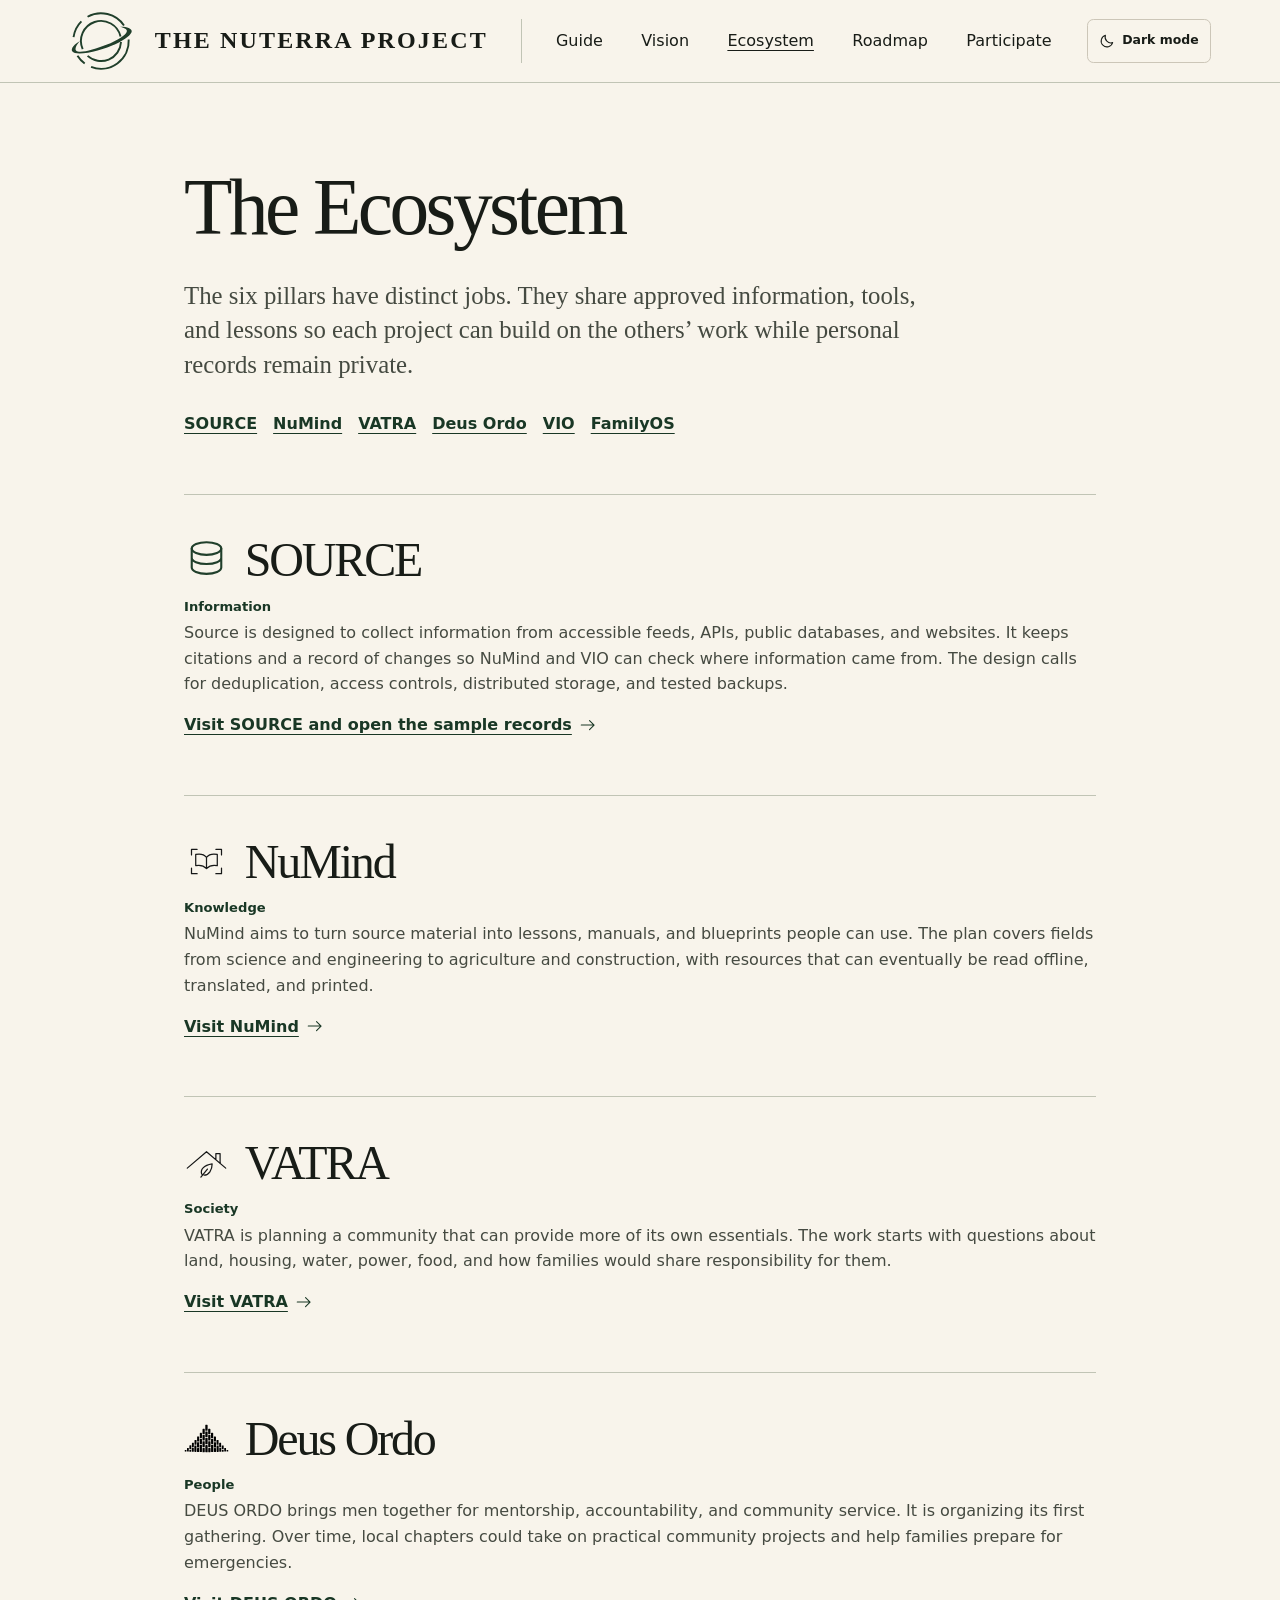
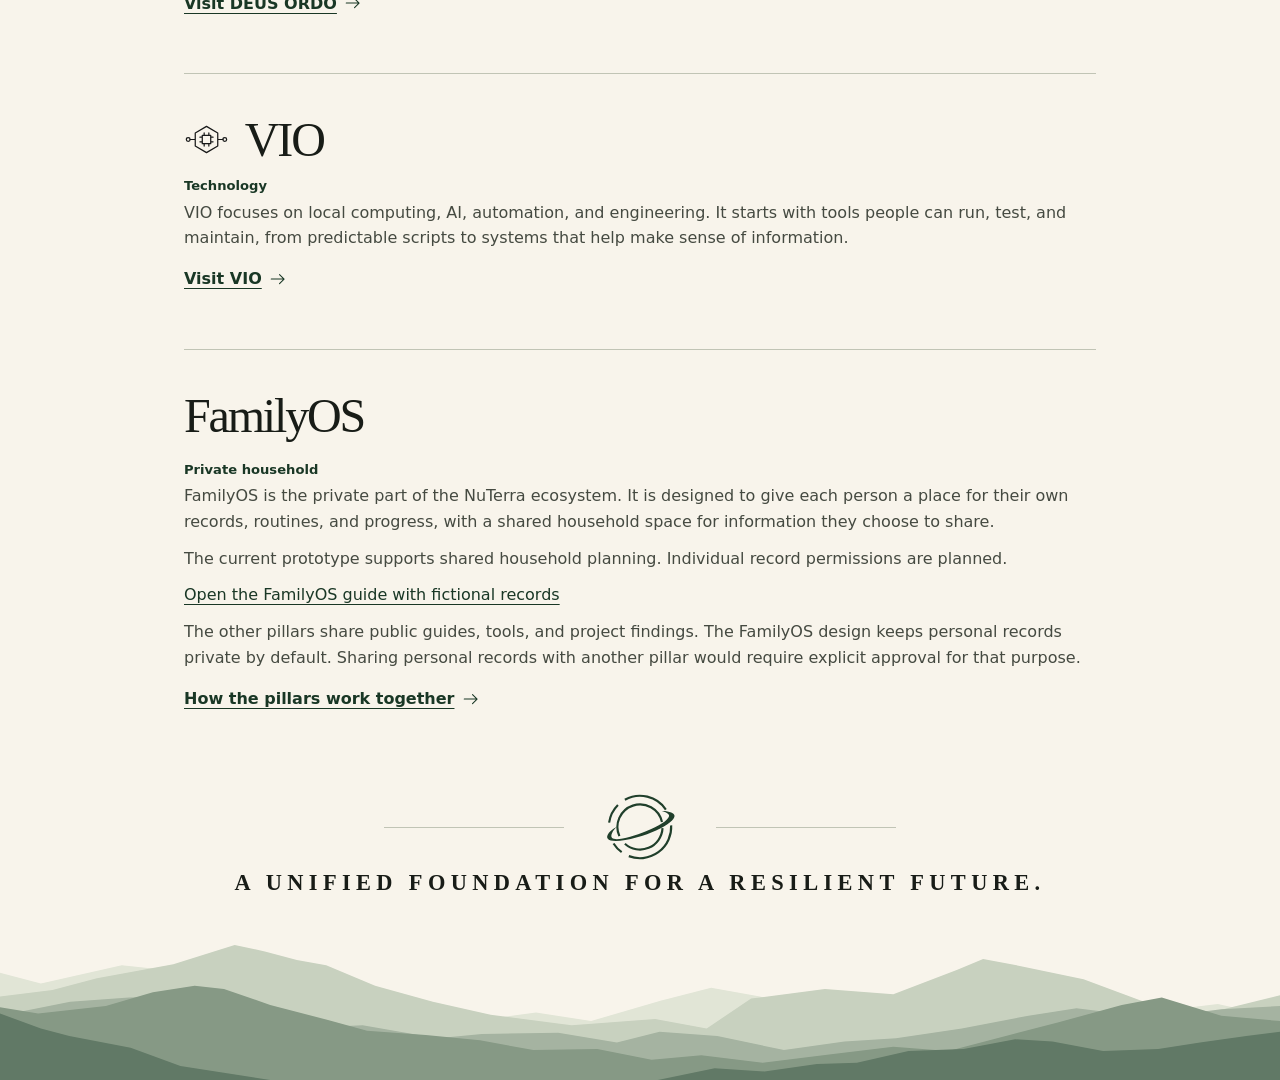
==== commit 911069e6: "Publish coordinated NuTerra and pillar guides" ====
--- a/docs/ecosystem.html
+++ b/docs/ecosystem.html
@@ -34,6 +34,7 @@
         <span>The NuTerra Project</span>
       </a>
       <nav class="site-nav" aria-label="Main navigation">
+        <a href="./guide.html">Guide</a>
         <a href="./project.html#vision">Vision</a>
         <a href="./ecosystem.html" aria-current="page">Ecosystem</a>
         <a href="./project.html#roadmap">Roadmap</a>
@@ -85,6 +86,7 @@
       <span class="status">Private household</span>
       <p>FamilyOS is the private part of the NuTerra ecosystem. It is designed to give each person a place for their own records, routines, and progress, with a shared household space for information they choose to share.</p>
       <p>The current prototype supports shared household planning. Individual record permissions are planned.</p>
+      <p><a href="./familyos-guide.html">Open the FamilyOS guide with fictional records</a></p>
       <p>The other pillars share public guides, tools, and project findings. The FamilyOS design keeps personal records private by default. Sharing personal records with another pillar would require explicit approval for that purpose.</p>
     </section>
     <a class="text-link" href="./project.html#framework">How the pillars work together <svg viewBox="0 0 24 24" aria-hidden="true"><path d="M3 12h17m-6-6 6 6-6 6"/></svg></a>
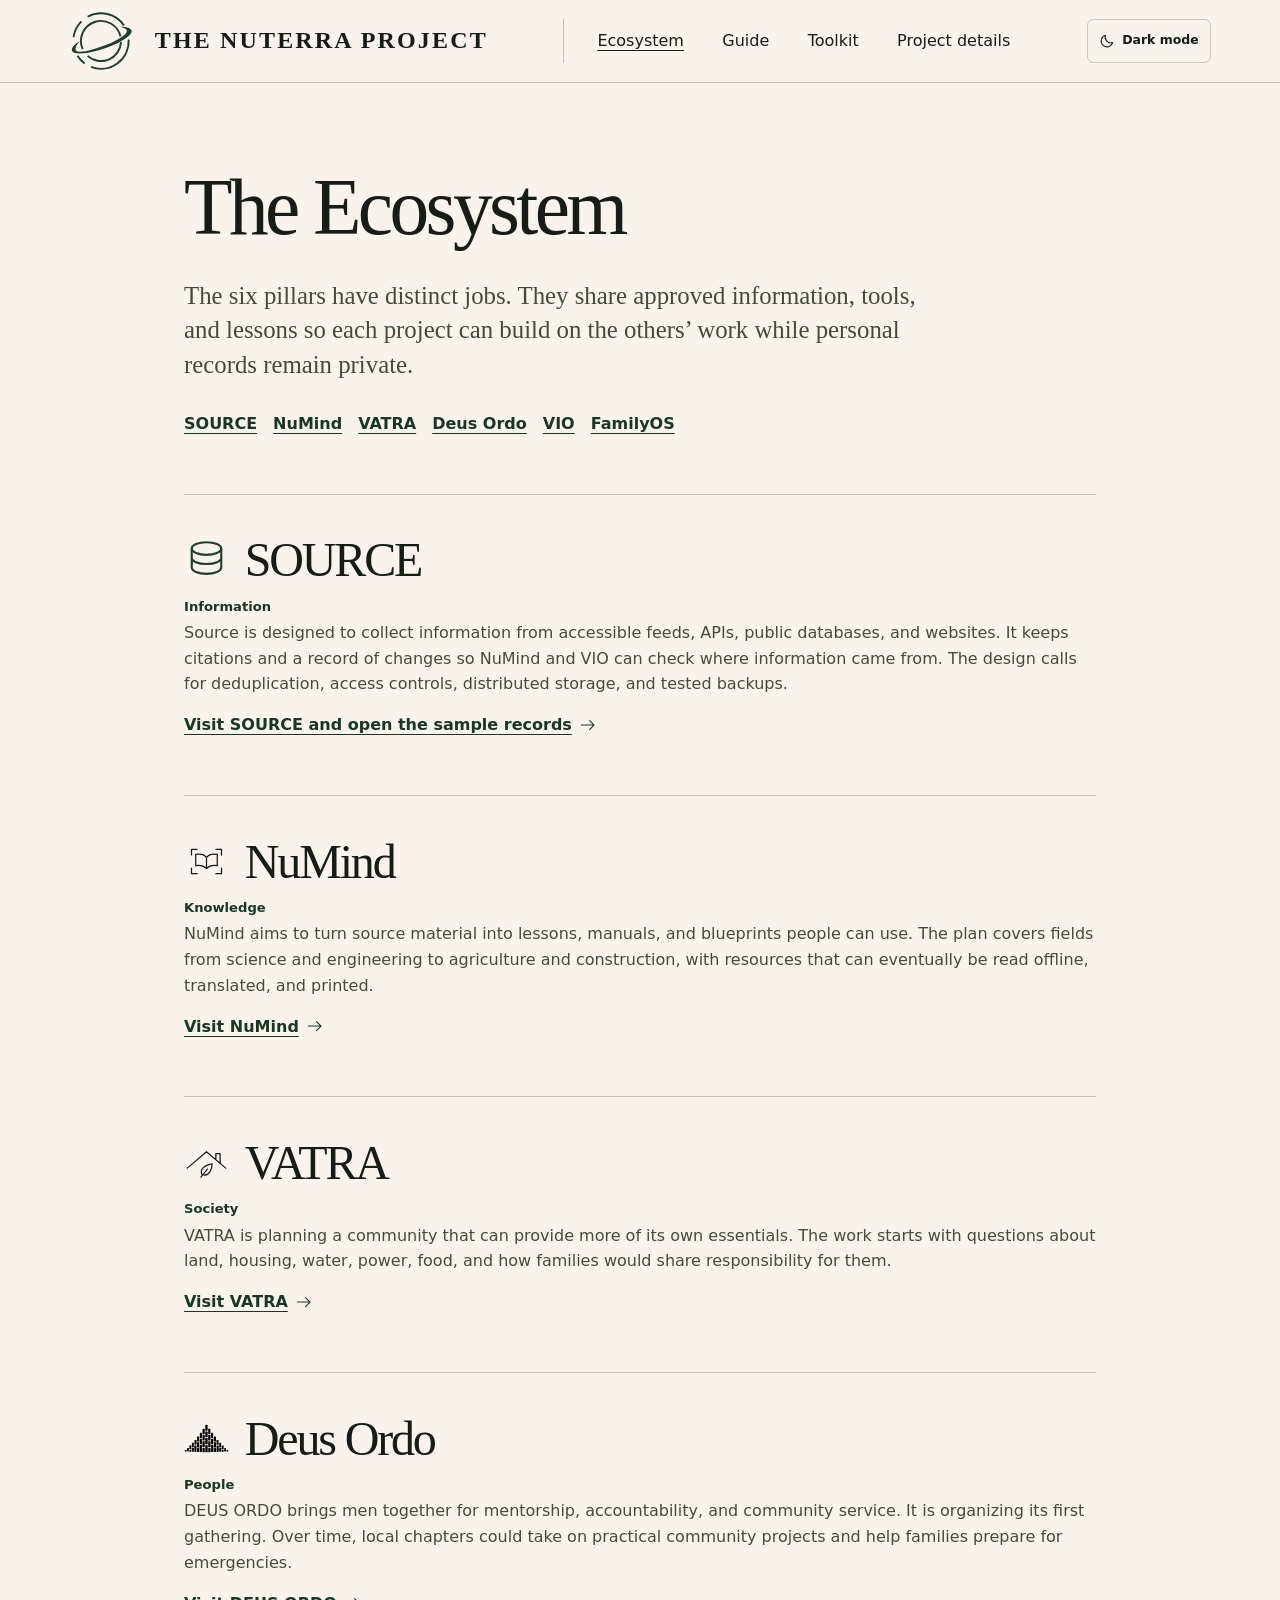
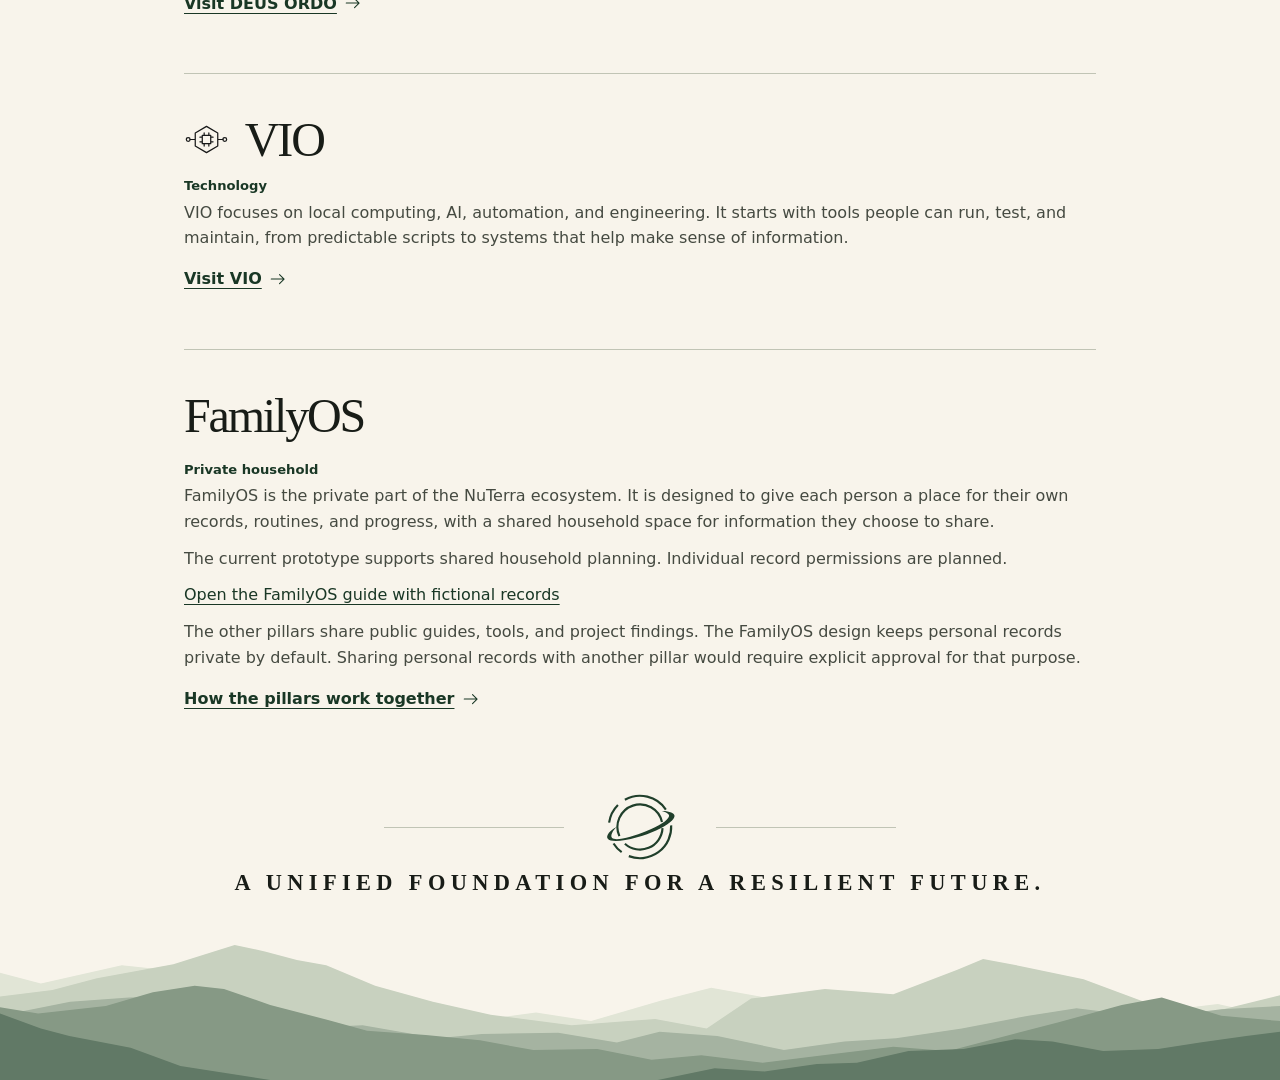
==== commit f1d74389: "Put practical starting points first" ====
--- a/docs/ecosystem.html
+++ b/docs/ecosystem.html
@@ -23,7 +23,7 @@
   <meta name="twitter:description" content="Explore SOURCE, NuMind, VATRA, DEUS ORDO, VIO, and FamilyOS and the work each pillar is designed to do.">
   <meta name="twitter:image" content="https://deusordo.github.io/NuTerra/assets/social.png">
   <script src="./theme.js"></script>
-  <link rel="stylesheet" href="./styles.css?v=20261123projects">
+  <link rel="stylesheet" href="./styles.css?v=20261124firstvisit">
 </head>
 <body>
   <a class="skip" href="#content">Skip to content</a>
@@ -34,11 +34,10 @@
         <span>The NuTerra Project</span>
       </a>
       <nav class="site-nav" aria-label="Main navigation">
+        <a href="./ecosystem.html" aria-current="page">Ecosystem</a>
         <a href="./guide.html">Guide</a>
-        <a href="./project.html#vision">Vision</a>
-        <a href="./ecosystem.html" aria-current="page">Ecosystem</a>
-        <a href="./project.html#roadmap">Roadmap</a>
-        <a href="./project.html#participate">Participate</a>
+        <a href="./resources.html">Toolkit</a>
+        <a href="./project.html">Project details</a>
       </nav>
       <button class="theme-toggle" data-theme-toggle type="button" hidden>
           <svg class="theme-sun" viewBox="0 0 24 24" aria-hidden="true"><circle cx="12" cy="12" r="4"/><path d="M12 2v2m0 16v2M2 12h2m16 0h2M4.93 4.93l1.41 1.41m11.32 11.32 1.41 1.41m0-14.14-1.41 1.41M6.34 17.66l-1.41 1.41"/></svg>
--- a/docs/styles.css
+++ b/docs/styles.css
@@ -45,6 +45,11 @@
 .hero-mark { width: min(100%, 25.5rem); margin-inline: auto; }
 .button { display: inline-flex; align-items: center; justify-content: center; gap: .75rem; min-height: 3.15rem; margin-top: 1.55rem; padding: .65rem clamp(.95rem, 3.55vw, 2.35rem); border-radius: .42rem; background: var(--forest); color: white; font: clamp(1rem, 2.2vw, 1.35rem)/1.25 var(--serif); text-decoration: none; }
 .button:hover { background: var(--forest-deep); }
+.hero-actions { display: flex; align-items: center; flex-wrap: wrap; gap: .2rem 1.4rem; margin-top: 1.35rem; }
+.hero-actions .button { margin-top: 0; }
+.hero-actions .text-link { display: inline-flex; align-items: center; min-height: 2.75rem; }
+.project-status { display: grid; grid-template-columns: 1fr 1fr; gap: .65rem 2rem; margin-block-start: clamp(1.5rem, 4vw, 3.3rem); padding-block: 1rem; border-block: 1px solid var(--line); font-size: .95rem; color: var(--muted); }
+.project-status strong { display: block; color: var(--ink); }
 .button svg, .text-link svg { width: 1.13em; height: 1.13em; flex: none; fill: none; stroke: currentColor; stroke-width: 1.45; stroke-linecap: round; stroke-linejoin: round; }
 
 .ecosystem { width: min(calc(100% - clamp(2rem, 5.8vw, 6rem)), 80rem); margin: clamp(4.1rem, 8.3vw, 8rem) auto 0; }
@@ -113,8 +118,9 @@
   .header-inner { flex-wrap: wrap; justify-content: flex-start; padding-top: .65rem; }
   .brand span { font-size: 1rem; }
   .site-nav { border: 0; padding: 0; width: 100%; justify-content: space-between; gap: .35rem; }
-  .hero { grid-template-columns: minmax(0, 1fr); gap: 1.9rem; padding-top: 2.35rem; }
-  .hero-mark { width: min(57%, 14.2rem); margin-inline: auto; }
+  .hero { grid-template-columns: minmax(0, 1fr); padding-top: 2rem; }
+  .hero-mark { display: none; }
+  .project-status { grid-template-columns: 1fr; }
   .ecosystem { margin-top: 2.75rem; }
   .pillars { grid-template-columns: repeat(2, minmax(0, 1fr)); }
   .pillar { min-height: 11.5rem; }
